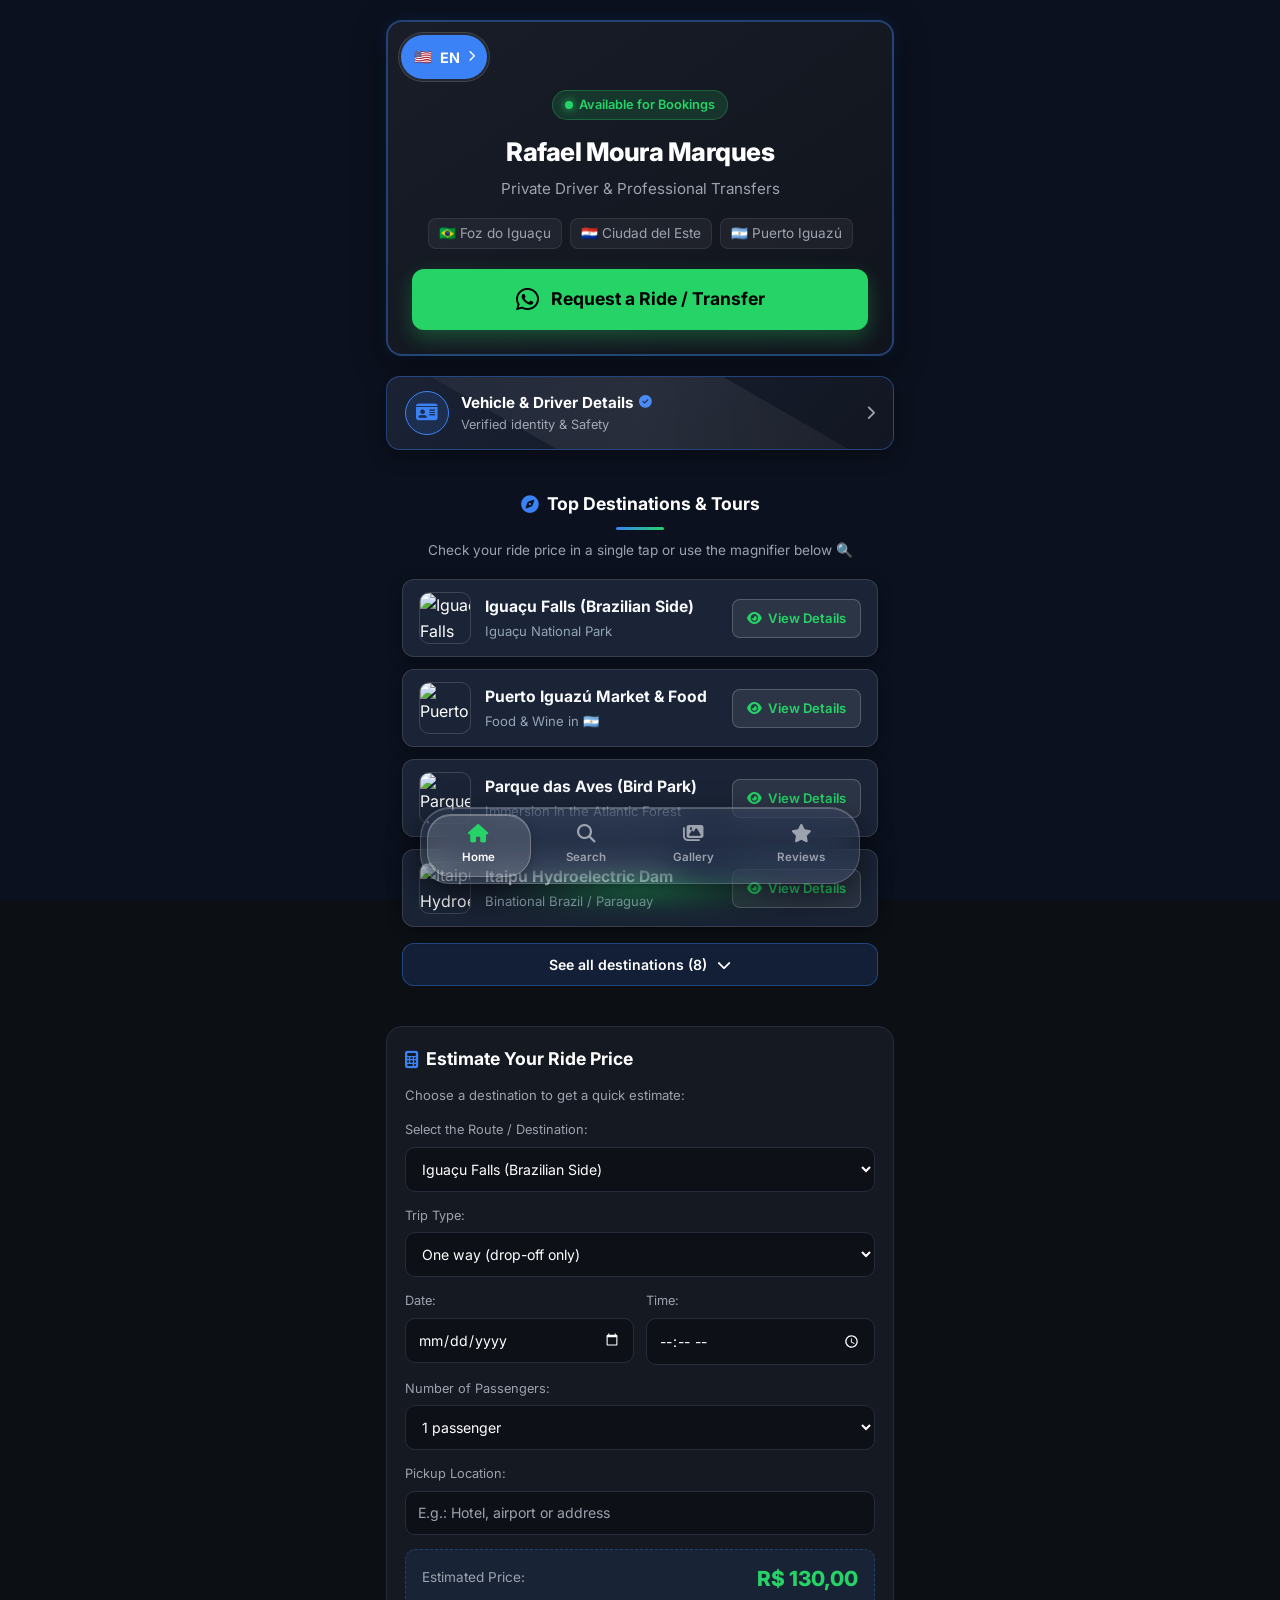
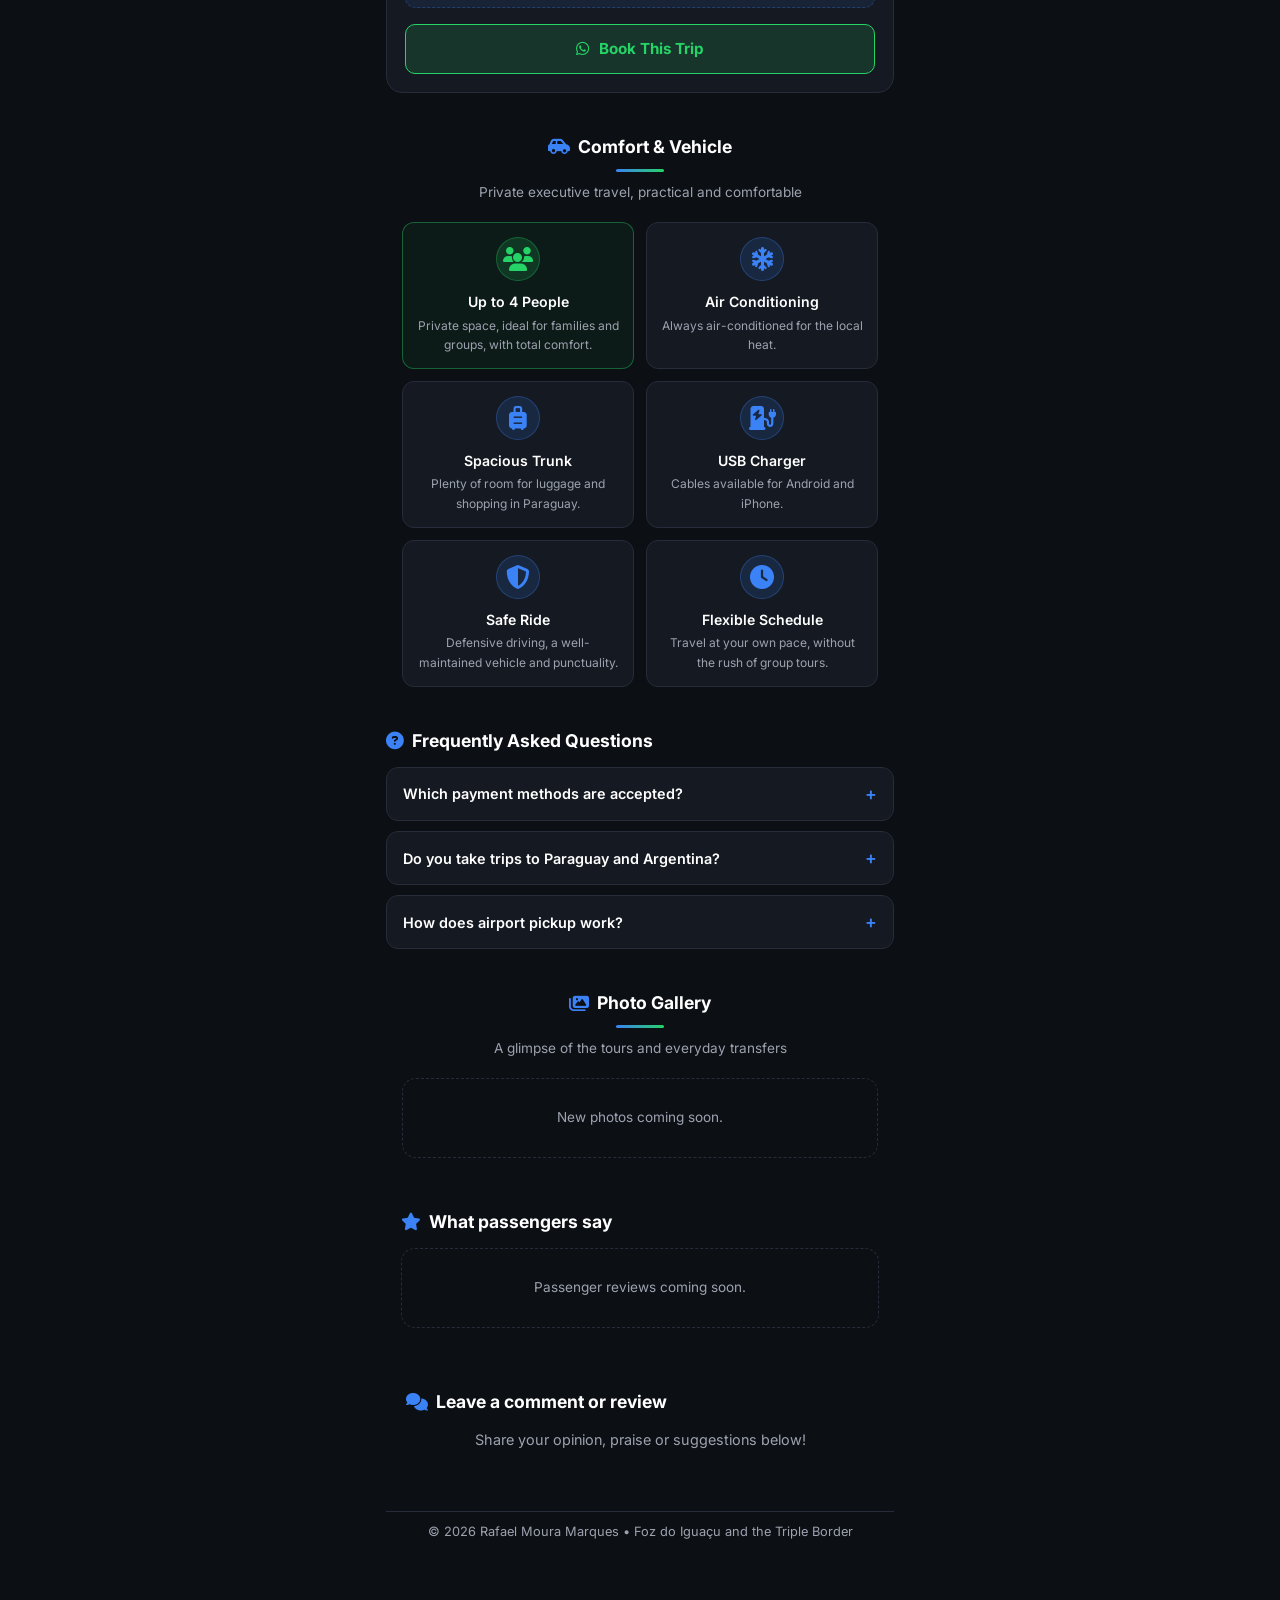
==== index.html @ edae66b7 "Versão inicial do site com painel admin, fundos animados e blindagem do banco Co-Authored-By: Claude" ====
<!DOCTYPE html>
<html lang="pt-BR">

<head>
  <meta charset="UTF-8">
  <meta name="viewport" content="width=device-width, initial-scale=1.0">

  <!-- ===== POR CLIENTE: edite title, description, canonical e as linhas og: (nome, URL, imagem) ===== -->
  <title>Rafael Moura Marques - Motorista Particular & Transfers</title>

  <meta name="description" content="Transfers e passeios privativos em Foz do Iguaçu: aeroporto, Cataratas, Itaipu, Ciudad del Este e Puerto Iguazú. Simule o valor e agende pelo WhatsApp.">
  <link rel="canonical" href="https://rafael-transporte-foz.netlify.app/">

  <!-- Prévia ao compartilhar (WhatsApp, Facebook, etc.) -->
  <meta property="og:type" content="website">
  <meta property="og:locale" content="pt_BR">
  <meta property="og:url" content="https://rafael-transporte-foz.netlify.app/">
  <meta property="og:title" content="Rafael Moura Marques - Transfer em Foz do Iguaçu">
  <meta property="og:description" content="Motorista particular para aeroporto, Cataratas, Itaipu, Paraguai e Argentina. Simule o valor e agende pelo WhatsApp.">
  <meta property="og:image" content="https://rafael-transporte-foz.netlify.app/fotos/cataratas.jpeg">
  <meta property="og:image:alt" content="Cataratas do Iguaçu">
  <meta name="twitter:card" content="summary_large_image">

  <!-- App instalável (PWA): POR CLIENTE, ajuste o nome em manifest.webmanifest e apple-mobile-web-app-title -->
  <meta name="theme-color" content="#0c0f14">
  <link rel="manifest" href="manifest.webmanifest">
  <link rel="apple-touch-icon" href="icones/site-apple-180.png">
  <meta name="apple-mobile-web-app-capable" content="yes">
  <meta name="mobile-web-app-capable" content="yes">
  <meta name="apple-mobile-web-app-status-bar-style" content="black-translucent">
  <meta name="apple-mobile-web-app-title" content="Transfers">

  <!-- Fontes e ícones -->
  <link rel="preconnect" href="https://fonts.googleapis.com">
  <link rel="preconnect" href="https://fonts.gstatic.com" crossorigin>

  <link
    href="https://fonts.googleapis.com/css2?family=Inter:wght@300;400;500;600;700;800&display=swap"
    rel="stylesheet"
  >

  <link
    rel="stylesheet"
    href="https://cdnjs.cloudflare.com/ajax/libs/font-awesome/6.4.0/css/all.min.css"
  >

  <!-- CSS -->
  <link rel="stylesheet" href="css.css">
  <link rel="stylesheet" href="fundos.css">

  <!-- SweetAlert2 -->
  <script src="https://cdn.jsdelivr.net/npm/sweetalert2@11"></script>
</head>

<body>

  <!-- Fundo da página: "particles-js" é o efeito de partículas; "fundoAnimado" recebe os outros estilos (escolhidos no painel) -->
  <div id="particles-js"></div>
  <div id="fundoAnimado" class="fundo" aria-hidden="true" style="display: none;"></div>

  <!-- Aviso do topo (controlado pelo painel admin) -->
  <div id="avisoTopo" class="aviso-topo" style="display: none;" role="status">
    <i class="fa-solid fa-bullhorn"></i>
    <span id="avisoTopoTexto"></span>
  </div>

  <!-- Cabeçalho principal -->
  <header class="header-card" id="inicio">

    <div class="idioma-seletor" id="idiomaSeletor">
      <button type="button" class="idioma-atual" id="idiomaAtual" aria-expanded="false" aria-controls="idiomaOpcoes" aria-label="Idioma">
        <span class="idioma-bandeira" aria-hidden="true">🇧🇷</span>
        <span class="idioma-codigo">PT</span>
        <i class="fa-solid fa-chevron-right idioma-seta" aria-hidden="true"></i>
      </button>
      <div class="idioma-opcoes" id="idiomaOpcoes" role="group" aria-label="Idioma"></div>
    </div>

    <div class="badge-status" id="badgeStatus">
      <span class="dot"></span>
      <span id="badgeStatusTexto">Disponível para Agendamentos</span>
    </div>

    <h1 class="driver-name" id="driverName">Motorista Particular</h1>

    <p class="driver-subtitle" id="driverSubtitle">
      Transfers e passeios
    </p>

    <div class="flags-pills">
      <span>🇧🇷 Foz do Iguaçu</span>
      <span>🇵🇾 Ciudad del Este</span>
      <span>🇦🇷 Puerto Iguazú</span>
    </div>

    <a
      id="btnWhatsappTopo"
      href="#"
      class="btn-whatsapp"
      target="_blank"
      rel="noopener noreferrer"
    >
      <i class="fa-brands fa-whatsapp fa-xl"></i>
      Solicitar Corrida / Transfer
    </a>

  </header>

  <!-- Identificação do motorista -->
  <div class="btn-driver-info" onclick="abrirModal()">

    <div class="driver-info-left">

      <div class="avatar-icon">
        <i class="fa-solid fa-id-card"></i>
      </div>

      <div class="driver-info-text">

        <div class="driver-info-title">
          Dados do Veículo e Motorista
          <i class="fa-solid fa-circle-check"></i>
        </div>

        <div class="driver-info-sub">
          Identificação verificada & Segurança
        </div>

      </div>

    </div>

    <i
      class="fa-solid fa-chevron-right"
      style="color: var(--text-muted); font-size: 0.9rem;"
    ></i>

  </div>

  <!-- Destinos e passeios -->
  <section class="compact-destinations-section">

    <div class="section-header">

      <h2 class="section-title">
        <i class="fa-solid fa-compass title-icon"></i>
        Principais Destinos & Passeios
      </h2>

      <div class="title-divider"></div>

      <p class="section-subtitle">
        Consulte o valor do seu transporte em apenas um clique ou use a lupa abaixo 🔍
      </p>

    </div>

    <div class="compact-list" id="listaDestinosPrincipal">
      <!-- Preenchido dinamicamente via JS -->
    </div>

  </section>

  <!-- Calculadora de tarifas -->
  <section class="calculator-card" id="calculadora">

    <h2 class="section-title">
      <i class="fa-solid fa-calculator"></i>
      Simular Valor da Corrida
    </h2>

    <p class="section-desc">
      Selecione o destino para calcular uma estimativa rápida:
    </p>

    <div class="form-group">

      <label for="routeSelect">
        Selecione o Trajeto / Destino:
      </label>

<select id="routeSelect" onchange="verificarDestino()">
  <option value="100">Aeroporto (IGU) ↔ Hotel / Centro</option>
  <option value="180">Compras em Ciudad del Este (Paraguai)</option>
  <option value="130">Cataratas do Iguaçu (Lado Brasileiro)</option>
  <option value="120">Parque das Aves</option>
  <option value="95">Usina Hidrelétrica de Itaipu</option>
  <option value="95">Templo Budista Chen Yen</option>
  <option value="90">Marco das Três Fronteiras</option>
  <option value="80">Complexo Dreamland (Museu de Cera)</option>
  <option value="175">Feirinha de Puerto Iguazú &amp; Gastronomia</option>
</select>

    </div>

    <!-- Aviso de viagens internacionais -->
    <div
      id="alertaInternacional"
      class="alerta-fronteira"
      style="display: none;"
    >

      <div class="alerta-conteudo">

        <i class="fa-solid fa-triangle-exclamation"></i>

        <div>

          <strong>
            Aviso de Tolerância e Horário na Fronteira:
          </strong>

          <p>
            Para viagens com destino ao Paraguai ou Argentina, caso haja
            descumprimento do horário de retorno agendado sem aviso prévio,
            será cobrada uma taxa de
            <strong>R$ 50,00 por hora adicional de espera</strong>
          </p>

        </div>

      </div>

    </div>

    <div class="form-group">

      <label for="tripType">
        Tipo de Viagem:
      </label>

      <select id="tripType">
        <option value="1">Apenas Ida (Leve até o local)</option>
        <option value="2">Ida e Volta (Com Desconto - Fico aguardando o retorno)</option>
      </select>

    </div>

    <!-- Dados do agendamento (enviados na mensagem do WhatsApp) -->
    <div class="form-row">

      <div class="form-group">

        <label for="tripDate">
          Data:
        </label>

        <input type="date" id="tripDate">

      </div>

      <div class="form-group">

        <label for="tripTime">
          Horário:
        </label>

        <input type="time" id="tripTime">

      </div>

    </div>

    <div class="form-group">

      <label for="passengers">
        Número de Passageiros:
      </label>

      <select id="passengers">
        <option value="1">1 passageiro</option>
        <option value="2">2 passageiros</option>
        <option value="3">3 passageiros</option>
        <option value="4">4 passageiros</option>
      </select>

    </div>

    <div class="form-group">

      <label for="pickupLocation">
        Local de Embarque:
      </label>

      <input
        type="text"
        id="pickupLocation"
        placeholder="Ex.: Hotel, aeroporto ou endereço"
        autocomplete="off"
      >

    </div>

    <div id="avisoAgenda" class="aviso-agenda" style="display: none;" role="alert"></div>

    <div class="price-display">

      <span>Valor Estimado:</span>

      <h3 id="estimatedPrice">R$ 80,00</h3>

    </div>

    <a
      id="btnSendQuote"
      href="#"
      class="btn-secondary-whatsapp"
      target="_blank"
      rel="noopener noreferrer"
    >
      <i class="fa-brands fa-whatsapp"></i>
      Agendar este Trajeto
    </a>

  </section>

  <!-- Conforto e veículo -->
  <section class="comfort-vehicle-section">

    <div class="section-header">

      <h2 class="section-title">
        <i class="fa-solid fa-car-side title-icon"></i>
        Conforto & Veículo
      </h2>

      <div class="title-divider"></div>

      <p class="section-subtitle">
        Viagem executiva privativa com total praticidade e comodidade
      </p>

    </div>

    <div class="features-grid">

      <div class="feature-card highlight-card">

        <div class="card-icon-wrapper">
          <i class="fa-solid fa-users"></i>
        </div>

        <h4 id="capacidadeTitulo">Até 4 Pessoas</h4>

        <p>
          Espaço privativo ideal para famílias e grupos com total conforto.
        </p>

      </div>

      <div class="feature-card">

        <div class="card-icon-wrapper">
          <i class="fa-solid fa-snowflake"></i>
        </div>

        <h4>Ar-Condicionado</h4>

        <p>
          Ambiente sempre climatizado para o calor da região.
        </p>

      </div>

      <div class="feature-card">

        <div class="card-icon-wrapper">
          <i class="fa-solid fa-suitcase-rolling"></i>
        </div>

        <h4>Porta-Malas Amplo</h4>

        <p>
          Espaço perfeito para bagagens e compras no PY.
        </p>

      </div>

      <div class="feature-card">

        <div class="card-icon-wrapper">
          <i class="fa-solid fa-charging-station"></i>
        </div>

        <h4>Carregador USB</h4>

        <p>
          Cabos disponíveis para Android e iPhone.
        </p>

      </div>

      <div class="feature-card">

        <div class="card-icon-wrapper">
          <i class="fa-solid fa-shield-halved"></i>
        </div>

        <h4>Viagem Segura</h4>

        <p>
          Direção defensiva, veículo revisado e pontualidade.
        </p>

      </div>

      <div class="feature-card">

        <div class="card-icon-wrapper">
          <i class="fa-solid fa-clock"></i>
        </div>

        <h4>Horários Flexíveis</h4>

        <p>
          Embarque no seu ritmo e sem a pressa das excursões.
        </p>

      </div>

    </div>

  </section>

  <!-- Perguntas frequentes -->
  <section>

    <h2 class="section-title">
      <i class="fa-solid fa-circle-question"></i>
      Perguntas Frequentes
    </h2>

    <div class="faq-container" id="faqLista">

      <details>
        <summary>
          Quais formas de pagamento são aceitas?
        </summary>

        <p>
          Aceito Pix e cartões de débito/crédito com praticidade no momento
          do atendimento.
        </p>
      </details>

      <details>
        <summary>
          Atende viagens para Paraguai e Argentina?
        </summary>

        <p>
          Sim! Faço o transporte para compras em CDE e passeios na Feirinha
          de Puerto Iguazú.
        </p>
      </details>

      <details>
        <summary>
          Como funciona a espera no aeroporto?
        </summary>

        <p>
          Acompanho o status do seu voo para garantir recepção sem atrasos
          no desembarque.
        </p>
      </details>

    </div>

  </section>

  <!-- Galeria de fotos -->
  <section class="gallery-section" id="galeria">

    <div class="section-header">

      <h2 class="section-title">
        <i class="fa-solid fa-images title-icon"></i>
        Galeria de Fotos
      </h2>

      <div class="title-divider"></div>

      <p class="section-subtitle">
        Um pouco dos passeios e do dia a dia dos transfers
      </p>

    </div>

    <div class="gallery-grid" id="galleryGrid"></div>

    <!-- Botão Carregar Mais -->
    <div style="text-align: center; margin-top: 25px;">
      <button id="btnCarregarMais" class="btn-whatsapp" style="display: none; margin: 0 auto; width: auto; padding: 12px 24px;" onclick="carregarMaisFotos()">
        <i class="fa-solid fa-plus"></i> Ver mais fotos
      </button>
    </div>

  </section>

  <!-- Avaliações (editáveis no painel: aba Conteúdo) -->
  <section id="avaliacoes" style="margin: 50px auto; max-width: 1200px; padding: 0 15px;">

    <h2 class="section-title">
      <i class="fa-solid fa-star"></i>
      O que dizem os passageiros
    </h2>

    <div class="testimonials-container" id="depoimentosLista"></div>

  </section>

  <!-- Comentários e avaliações do Disqus (só aparece se houver disqusShortname no site-config.js) -->
  <section id="secaoComentarios" style="display: none; margin: 60px auto; max-width: 900px; padding: 0 20px;">

    <h2 class="section-title">
      <i class="fa-solid fa-comments"></i>
      Deixe seu comentário ou avaliação
    </h2>

    <p
      style="color: var(--text-muted); font-size: 0.9rem; margin-bottom: 20px; text-align: center;"
    >
      Deixe sua opinião, elogio ou sugestão abaixo!
    </p>

    <div id="disqus_thread"></div>

  </section>

  <!-- Rodapé -->
  <footer>

    <p id="footerCopy" style="touch-action: manipulation; -webkit-user-select: none; user-select: none;">
      ©
    </p>

  </footer>

  <!-- Barra de navegação de vidro (Inferior) -->
  <nav class="glass-nav" id="glassNav" aria-label="Navegação principal">

    <a href="#inicio" class="nav-item active" data-target="inicio">
      <i class="fa-solid fa-house"></i>
      <span>Início</span>
    </a>

    <a href="javascript:void(0)" class="nav-item" onclick="abrirModalBusca()">
      <i class="fa-solid fa-magnifying-glass"></i>
      <span>Buscar</span>
    </a>

    <a href="#galeria" class="nav-item" data-target="galeria">
      <i class="fa-solid fa-images"></i>
      <span>Galeria</span>
    </a>

    <a href="#avaliacoes" class="nav-item" data-target="avaliacoes">
      <i class="fa-solid fa-star"></i>
      <span>Avaliações</span>
    </a>

  </nav>

  <!-- Modal da Lupa / Pesquisa de Pontos Turísticos -->
  <div id="searchModalOverlay" class="search-modal-overlay">
    <div class="search-modal-container">
      <div class="search-modal-header">
        <h3><i class="fa-solid fa-magnifying-glass"></i> Buscar Ponto Turístico</h3>
        <button class="search-modal-close" onclick="fecharModalBusca()">&times;</button>
      </div>
      <div class="search-input-wrapper">
        <input type="text" id="searchInput" placeholder="Digite (ex: Cataratas, Templo, Itaipu)..." oninput="filtrarPontosTuristicos()">
      </div>
      <div class="search-results-list" id="searchResultsList">
        <!-- Lista gerada via JS -->
      </div>
    </div>
  </div>

  <!-- Modal Detalhado do Ponto Turístico Selecionado -->
  <div id="touristDetailModal" class="tourist-detail-modal">
    <div class="tourist-detail-content" id="touristDetailContent">
      <!-- Injetado dinamicamente via JS -->
    </div>
  </div>

  <!-- Modal para ampliar fotos -->
  <div
    id="photoModal"
    class="photo-modal"
    onclick="fecharFoto()"
  >

    <span class="photo-close">&times;</span>

    <img
      id="photoModalImage"
      src=""
      alt="Foto ampliada"
      onclick="event.stopPropagation()"
    >

  </div>

  <!-- Scripts -->
  <script src="https://cdn.jsdelivr.net/npm/particles.js@2.0.0/particles.min.js"></script>

  <!-- Biblioteca do Supabase (ESTAVA FALTANDO: sem ela o site nunca lia os destinos/avisos da nuvem) -->
  <script src="https://cdn.jsdelivr.net/npm/@supabase/supabase-js@2"></script>
  <script src="site-config.js"></script>
  <script src="supabase-config.js"></script>
  <script src="fundos.js"></script>
  <script src="i18n.js"></script>
  <script src="js.js"></script>
  <script>
    if ('serviceWorker' in navigator) {
      window.addEventListener('load', () => navigator.serviceWorker.register('sw.js').catch(() => {}));
    }
  </script>


</body>

</html>
---- css.css ----
/* ==========================================================================
   01. FUNDO DE PARTÍCULAS
   ========================================================================== */
#particles-js {
  position: fixed;
  width: 100%;
  height: 100%;
  top: 0;
  left: 0;
  z-index: -1;
  background-color: #0b111e;
}


/* ==========================================================================
   02. VARIÁVEIS (:root)
   ========================================================================== */
:root {
  --bg-main: #0c0f14;
  --bg-card: #151921;
  --bg-card-hover: #1c222d;
  --accent-green: #25d366;
  --accent-green-hover: #1eae53;
  --accent-blue: #3b82f6;
  --accent-gold: #f59e0b;
  --text-white: #ffffff;
  --text-muted: #9ca3af;
  --border-color: #262c3a;
  --radius: 16px;
}


/* ==========================================================================
   03. RESET E BASE
   ========================================================================== */
* {
  box-sizing: border-box;
  margin: 0;
  padding: 0;
  font-family: 'Inter', -apple-system, BlinkMacSystemFont, sans-serif;
}

body {
  background-color: var(--bg-main);
  color: var(--text-white);
  line-height: 1.6;
  padding: 20px 16px 40px 16px;
  max-width: 540px;
  margin: 0 auto;
}

/* Ativa o efeito de rolagem suave em toda a página */
html {
  scroll-behavior: smooth;
}


/* ==========================================================================
   04. HEADER (CARD DO MOTORISTA) - com a borda destacada
   ========================================================================== */
.header-card {
  background: linear-gradient(145deg, #181d28, #11141c);
  border: 2px solid rgba(59, 130, 246, 0.4);
  border-radius: var(--radius);
  padding: 24px;
  text-align: center;
  margin-bottom: 20px;
  box-shadow: 0 10px 30px rgba(0, 0, 0, 0.5),
              0 0 15px rgba(59, 130, 246, 0.15);
}

.badge-status {
  display: inline-flex;
  align-items: center;
  gap: 6px;
  background-color: rgba(37, 211, 102, 0.15);
  color: var(--accent-green);
  padding: 4px 12px;
  border-radius: 20px;
  font-size: 0.8rem;
  font-weight: 600;
  margin-bottom: 12px;
  border: 1px solid rgba(37, 211, 102, 0.3);
}

.badge-status .dot {
  width: 8px;
  height: 8px;
  background-color: var(--accent-green);
  border-radius: 50%;
  box-shadow: 0 0 8px var(--accent-green);
}

.driver-name {
  font-size: 1.6rem;
  font-weight: 800;
  letter-spacing: -0.5px;
  margin-bottom: 4px;
}

.driver-subtitle {
  color: var(--text-muted);
  font-size: 0.95rem;
  margin-bottom: 16px;
}

.flags-pills {
  display: flex;
  justify-content: center;
  gap: 8px;
  font-size: 0.85rem;
  color: var(--text-muted);
  margin-bottom: 20px;
}

.flags-pills span {
  background: rgba(255, 255, 255, 0.05);
  padding: 4px 10px;
  border-radius: 8px;
  border: 1px solid rgba(255, 255, 255, 0.08);
}


/* ==========================================================================
   05. BOTÕES
   ========================================================================== */

/* --- Botão principal do WhatsApp --- */
.btn-whatsapp {
  display: flex;
  align-items: center;
  justify-content: center;
  gap: 12px;
  background-color: var(--accent-green);
  color: #000;
  font-weight: 700;
  font-size: 1.1rem;
  padding: 16px;
  border-radius: 12px;
  text-decoration: none;
  transition: all 0.2s ease;
  box-shadow: 0 8px 20px rgba(37, 211, 102, 0.3);
}

.btn-whatsapp:hover {
  background-color: var(--accent-green-hover);
  transform: translateY(-2px);
}

/* --- Botão secundário do WhatsApp --- */
.btn-secondary-whatsapp {
  display: flex;
  align-items: center;
  justify-content: center;
  gap: 10px;
  background-color: rgba(37, 211, 102, 0.15);
  color: var(--accent-green);
  border: 1px solid var(--accent-green);
  font-weight: 700;
  font-size: 0.95rem;
  padding: 12px;
  border-radius: 10px;
  text-decoration: none;
  transition: all 0.2s ease;
}

.btn-secondary-whatsapp:hover {
  background-color: var(--accent-green);
  color: #000;
}

/* --- Botão VIP Motorista com efeito Shimmer --- */
.btn-driver-info {
  position: relative;
  overflow: hidden;
  display: flex;
  align-items: center;
  justify-content: space-between;
  background: linear-gradient(135deg, #1a2234 0%, #121622 100%);
  border: 1px solid rgba(59, 130, 246, 0.4);
  border-radius: 14px;
  padding: 14px 18px;
  margin-bottom: 24px;
  cursor: pointer;
  box-shadow: 0 6px 20px rgba(0, 0, 0, 0.3);
  transition: all 0.3s ease;
}

.btn-driver-info:hover {
  border-color: var(--accent-blue);
  transform: translateY(-2px);
}

.btn-driver-info::after {
  content: '';
  position: absolute;
  top: -50%;
  left: -50%;
  width: 200%;
  height: 200%;
  background: linear-gradient(
    60deg,
    transparent,
    rgba(255, 255, 255, 0.08),
    transparent
  );
  transform: rotate(30deg);
  animation: shimmer 4s infinite;
}

@keyframes shimmer {
  0% {
    transform: translateX(-100%) rotate(30deg);
  }

  20% {
    transform: translateX(100%) rotate(30deg);
  }

  100% {
    transform: translateX(100%) rotate(30deg);
  }
}

.driver-info-left {
  display: flex;
  align-items: center;
  gap: 12px;
}

.avatar-icon {
  width: 44px;
  height: 44px;
  background-color: rgba(59, 130, 246, 0.15);
  border: 1px solid var(--accent-blue);
  color: var(--accent-blue);
  border-radius: 50%;
  display: flex;
  align-items: center;
  justify-content: center;
  font-size: 1.2rem;
}

.driver-info-title {
  font-size: 0.95rem;
  font-weight: 700;
  color: var(--text-white);
  display: flex;
  align-items: center;
  gap: 6px;
}

.driver-info-title i {
  color: var(--accent-blue);
  font-size: 0.8rem;
}

.driver-info-sub {
  font-size: 0.8rem;
  color: var(--text-muted);
}


/* ==========================================================================
   06. TÍTULOS DE SEÇÃO
   ========================================================================== */
.section-title {
  font-size: 1.1rem;
  font-weight: 700;
  margin-bottom: 12px;
  display: flex;
  align-items: center;
  gap: 8px;
}

.section-title i {
  color: var(--accent-blue);
}

.section-desc {
  font-size: 0.82rem;
  color: var(--text-muted);
  margin-bottom: 14px;
}


/* ==========================================================================
   07. CALCULADORA DE TARIFAS
   ========================================================================== */

/* Ajusta o ponto onde a tela para ao clicar no botão, evitando que fique colado ou coberto */
#calculadora {
  scroll-margin-top: 30px;
}

.calculator-card {
  background-color: var(--bg-card);
  border: 1px solid var(--border-color);
  border-radius: var(--radius);
  padding: 18px;
  margin-bottom: 28px;
}

.form-group {
  margin-bottom: 14px;
}

.form-group label {
  display: block;
  font-size: 0.8rem;
  color: var(--text-muted);
  margin-bottom: 6px;
}

.form-group select {
  width: 100%;
  padding: 12px;
  background-color: #0d1017;
  border: 1px solid var(--border-color);
  border-radius: 10px;
  color: var(--text-white);
  font-size: 0.88rem;
  outline: none;
}

.form-group select:focus {
  border-color: var(--accent-blue);
}

/* Campos de data, horário e local de embarque */
.form-group input {
  width: 100%;
  padding: 12px;
  background-color: #0d1017;
  border: 1px solid var(--border-color);
  border-radius: 10px;
  color: var(--text-white);
  font-size: 0.88rem;
  outline: none;
  color-scheme: dark;
  min-width: 0;
  max-width: 100%;
  min-height: 44px;
  display: block;
  -webkit-appearance: none;
  appearance: none;
  text-align: left;
}

/* iPhone: impede que data/horário estourem a largura da coluna */
.form-group input[type="date"],
.form-group input[type="time"] {
  -webkit-min-logical-width: calc(100% - 16px);
}

.form-group input::-webkit-date-and-time-value {
  text-align: left;
  min-height: 1.2em;
}

.form-group input::placeholder {
  color: var(--text-muted);
}

.form-group input:focus {
  border-color: var(--accent-blue);
}

.form-row {
  display: grid;
  grid-template-columns: minmax(0, 1fr) minmax(0, 1fr);
  gap: 12px;
}

.price-display {
  display: flex;
  justify-content: space-between;
  align-items: center;
  background: rgba(59, 130, 246, 0.1);
  border: 1px dashed rgba(59, 130, 246, 0.3);
  border-radius: 10px;
  padding: 12px 16px;
  margin-bottom: 16px;
}

.price-display span {
  font-size: 0.85rem;
  color: var(--text-muted);
}

.price-display h3 {
  font-size: 1.3rem;
  color: var(--accent-green);
  font-weight: 800;
}


/* ==========================================================================
   08. GRID DE TARIFAS FIXAS
   ========================================================================== */
.pricing-grid {
  display: flex;
  flex-direction: column;
  gap: 12px;
  margin-bottom: 28px;
}

.price-card {
  background-color: var(--bg-card);
  border: 1px solid var(--border-color);
  border-radius: 12px;
  padding: 14px 16px;
}

.price-header {
  display: flex;
  justify-content: space-between;
  align-items: center;
  margin-bottom: 6px;
}

.price-header h4 {
  font-size: 0.95rem;
  font-weight: 700;
}

.price-tag {
  background-color: rgba(59, 130, 246, 0.15);
  color: var(--accent-blue);
  border: 1px solid rgba(59, 130, 246, 0.3);
  padding: 2px 10px;
  border-radius: 8px;
  font-weight: 700;
  font-size: 0.85rem;
}

.price-card p {
  font-size: 0.8rem;
  color: var(--text-muted);
}


/* ==========================================================================
   09. DIFERENCIAIS DO VEÍCULO
   ========================================================================== */
.features-grid {
  display: grid;
  grid-template-columns: repeat(2, 1fr);
  gap: 12px;
  margin-bottom: 28px;
}

.feature-card {
  background-color: var(--bg-card);
  border: 1px solid var(--border-color);
  border-radius: 12px;
  padding: 14px;
  text-align: center;
}

.feature-card i {
  font-size: 1.5rem;
  color: var(--accent-blue);
  margin-bottom: 8px;
}

.feature-card h4 {
  font-size: 0.88rem;
  font-weight: 600;
  margin-bottom: 2px;
}

.feature-card p {
  font-size: 0.75rem;
  color: var(--text-muted);
}

/* --- Acabamento da seção "Conforto & Veículo" --- */
.comfort-vehicle-section {
  margin: 40px auto;
  padding: 0 16px;
}

.section-header {
  text-align: center;
  margin-bottom: 18px;
}

.section-header .section-title {
  justify-content: center;
  margin-bottom: 8px;
}

.title-divider {
  width: 48px;
  height: 3px;
  margin: 0 auto 10px;
  border-radius: 2px;
  background: linear-gradient(90deg, var(--accent-blue), var(--accent-green));
}

.section-subtitle {
  font-size: 0.85rem;
  color: var(--text-muted);
}

.card-icon-wrapper {
  width: 44px;
  height: 44px;
  margin: 0 auto 10px;
  display: flex;
  align-items: center;
  justify-content: center;
  border-radius: 50%;
  background: rgba(59, 130, 246, 0.15);
  border: 1px solid rgba(59, 130, 246, 0.3);
}

.card-icon-wrapper i {
  margin-bottom: 0;
}

.highlight-card {
  border-color: rgba(37, 211, 102, 0.4);
  background: rgba(37, 211, 102, 0.06);
}

.highlight-card .card-icon-wrapper {
  background: rgba(37, 211, 102, 0.15);
  border-color: rgba(37, 211, 102, 0.3);
}

.highlight-card .card-icon-wrapper i {
  color: var(--accent-green);
}


/* ==========================================================================
   10. BANNER DE RESERVA ANTECIPADA
   ========================================================================== */
.banner-booking {
  background: linear-gradient(
    135deg,
    rgba(245, 158, 11, 0.15),
    rgba(0, 0, 0, 0.2)
  );
  border: 1px solid rgba(245, 158, 11, 0.3);
  border-radius: 12px;
  padding: 16px;
  text-align: center;
  margin-bottom: 28px;
}

.banner-booking i {
  color: var(--accent-gold);
  font-size: 1.4rem;
  margin-bottom: 6px;
}

.banner-booking h4 {
  font-size: 0.95rem;
  color: var(--accent-gold);
  margin-bottom: 4px;
}

.banner-booking p {
  font-size: 0.8rem;
  color: var(--text-muted);
}


/* ==========================================================================
   11. CAPACIDADE DO VEÍCULO (DARK MODE)
   ========================================================================== */
.vehicle-capacity-section {
  max-width: 1100px;
  margin: 30px auto;
  padding: 0 20px;
}

.capacity-card {
  background: linear-gradient(135deg, rgba(30, 41, 59, 0.9), rgba(15, 23, 42, 0.95));
  border: 1px solid rgba(212, 175, 55, 0.25); /* Borda dourada discreta */
  border-radius: 16px;
  padding: 24px;
  display: flex;
  align-items: center;
  gap: 20px;
  color: #fff;
  box-shadow: 0 10px 25px rgba(0, 0, 0, 0.4);
  backdrop-filter: blur(8px);
}

.capacity-icon {
  background: rgba(37, 211, 102, 0.15);
  width: 60px;
  height: 60px;
  border-radius: 50%;
  display: flex;
  align-items: center;
  justify-content: center;
  font-size: 1.8rem;
  color: #25d366;
  flex-shrink: 0;
  border: 1px solid rgba(37, 211, 102, 0.3);
}

.capacity-info h3 {
  font-size: 1.2rem;
  margin-bottom: 6px;
  color: #f8fafc;
}

.capacity-info p {
  font-size: 0.95rem;
  color: #cbd5e1;
  line-height: 1.5;
}

/* Responsivo para celular */
@media (max-width: 600px) {
  .capacity-card {
    flex-direction: column;
    text-align: center;
  }
}


/* ==========================================================================
   12. LISTA COMPACTA DE DESTINOS (DARK MODE)
   ========================================================================== */
.compact-destinations-section {
  max-width: 900px;
  margin: 40px auto;
  padding: 0 16px;
}

.compact-list {
  display: flex;
  flex-direction: column;
  gap: 12px;
}

.compact-card {
  background: rgba(30, 41, 59, 0.85); /* Fundo escuro */
  border: 1px solid rgba(255, 255, 255, 0.12);
  border-radius: 12px;
  padding: 12px 16px;
  display: flex;
  align-items: center;
  gap: 14px;
  box-shadow: 0 4px 15px rgba(0, 0, 0, 0.3);
  backdrop-filter: blur(8px);
  transition: all 0.25s ease;
}

.compact-card:hover {
  background: rgba(30, 41, 59, 0.98);
  border-color: rgba(212, 175, 55, 0.5); /* Borda destaca em dourado ao passar o mouse */
  transform: translateY(-2px);
}

.thumb-wrapper {
  width: 52px;
  height: 52px;
  border-radius: 10px;
  overflow: hidden;
  flex-shrink: 0;
  border: 1px solid rgba(255, 255, 255, 0.15);
}

.thumb-wrapper img {
  width: 100%;
  height: 100%;
  object-fit: cover;
}

.compact-info {
  flex-grow: 1;
  min-width: 0;
}

.compact-header {
  display: flex;
  align-items: center;
  gap: 8px;
  margin-bottom: 2px;
}

.compact-header h3 {
  font-size: 0.98rem;
  font-weight: 700;
  color: #f8fafc; /* Texto do título em branco */
  margin: 0;
  white-space: nowrap;
  overflow: hidden;
  text-overflow: ellipsis;
}

.compact-badge {
  background: rgba(212, 175, 55, 0.15);
  color: #eab308; /* Tag em tom de ouro */
  border: 1px solid rgba(234, 179, 8, 0.3);
  font-size: 0.7rem;
  font-weight: 600;
  padding: 2px 8px;
  border-radius: 12px;
  white-space: nowrap;
}

.compact-info p {
  font-size: 0.82rem;
  color: #94a3b8; /* Descrição em cinza claro */
  margin: 0;
  white-space: nowrap;
  overflow: hidden;
  text-overflow: ellipsis;
}

.compact-btn {
  background: rgba(255, 255, 255, 0.08);
  color: #25d366; 
  border: 1px solid rgba(255, 255, 255, 0.2);
  padding: 8px 14px;
  border-radius: 8px;
  text-decoration: none;
  font-size: 0.82rem;
  font-weight: 600;
  display: flex;
  align-items: center;
  gap: 6px;
  white-space: nowrap;
  transition: all 0.2s ease;
  flex-shrink: 0;
}

.compact-btn:hover {
  background: #25d366;
  color: #ffffff;
  border-color: #25d366;
}

/* Otimização para celulares */
@media (max-width: 520px) {
  .compact-card {
    padding: 10px;
    gap: 10px;
  }
  
  .compact-info p {
    display: none;
  }

  .compact-btn span {
    display: none;
  }

  .compact-btn {
    padding: 8px 10px;
  }
}


/* ==========================================================================
   13. FAQ
   ========================================================================== */
.faq-container {
  display: flex;
  flex-direction: column;
  gap: 10px;
  margin-bottom: 28px;
}

details {
  background-color: var(--bg-card);
  border: 1px solid var(--border-color);
  border-radius: 12px;
  padding: 12px 16px;
}

summary {
  font-weight: 600;
  font-size: 0.9rem;
  cursor: pointer;
  list-style: none;
  display: flex;
  justify-content: space-between;
  align-items: center;
}

summary::-webkit-details-marker {
  display: none;
}

summary::after {
  content: '+';
  font-size: 1.1rem;
  color: var(--accent-blue);
}

details[open] summary::after {
  content: '−';
}

details p {
  font-size: 0.82rem;
  color: var(--text-muted);
  margin-top: 10px;
  padding-top: 8px;
  border-top: 1px solid rgba(255, 255, 255, 0.05);
}


/* ==========================================================================
   14. DEPOIMENTOS
   ========================================================================== */
.testimonials-container {
  display: flex;
  flex-direction: column;
  gap: 12px;
  margin-bottom: 28px;
}

.testimonial-card {
  background-color: var(--bg-card);
  border: 1px solid var(--border-color);
  border-radius: 12px;
  padding: 16px;
}

.stars {
  color: var(--accent-gold);
  font-size: 0.8rem;
  margin-bottom: 6px;
}

.testimonial-card p {
  font-size: 0.85rem;
  color: #e2e8f0;
  font-style: italic;
  margin-bottom: 8px;
}

.testimonial-author {
  font-size: 0.78rem;
  font-weight: 600;
  color: var(--text-muted);
}


/* ==========================================================================
   15. RODAPÉ
   ========================================================================== */
footer {
  text-align: center;
  font-size: 0.8rem;
  color: var(--text-muted);
  padding-top: 10px;
  border-top: 1px solid var(--border-color);
}


/* ==========================================================================
   16. MODAL DO MOTORISTA
   ========================================================================== */
.modal-overlay {
  position: fixed;
  top: 0;
  left: 0;
  width: 100%;
  height: 100%;
  background: rgba(0, 0, 0, 0.8);
  backdrop-filter: blur(5px);
  display: none;
  justify-content: center;
  align-items: center;
  z-index: 1000;
  padding: 20px;
}

.modal-overlay.active {
  display: flex;
}

.modal-content {
  background-color: var(--bg-card);
  border: 1px solid var(--border-color);
  border-radius: var(--radius);
  max-width: 440px;
  width: 100%;
  padding: 24px;
  position: relative;
  max-height: 90vh;
  overflow-y: auto;
}

.modal-close {
  position: absolute;
  top: 16px;
  right: 16px;
  background: none;
  border: none;
  color: var(--text-muted);
  font-size: 1.2rem;
  cursor: pointer;
  z-index: 2;
}

.modal-close:hover {
  color: var(--text-white);
}

.modal-header {
  text-align: center;
  margin-bottom: 20px;
}

.modal-header h3 {
  font-size: 1.2rem;
  color: var(--text-white);
}

.modal-photos {
  display: grid;
  grid-template-columns: repeat(2, 1fr);
  gap: 12px;
  margin-bottom: 20px;
}

.photo-card {
  overflow: hidden;
  border-radius: 12px;
  border: 1px solid var(--border-color);
  background: #0d1017;
  text-align: center;
}

.photo-card img {
  display: block;
  width: 100%;
  height: 150px;
  object-fit: cover;
}

.photo-card span {
  display: block;
  padding: 8px;
  font-size: 0.8rem;
  color: var(--text-muted);
}

.info-list {
  display: flex;
  flex-direction: column;
  gap: 12px;
}

.info-item {
  display: flex;
  align-items: center;
  gap: 12px;
  background: rgba(255, 255, 255, 0.03);
  padding: 12px;
  border-radius: 10px;
  border: 1px solid rgba(255, 255, 255, 0.05);
}

.info-item i {
  color: var(--accent-blue);
  font-size: 1.1rem;
  width: 24px;
  text-align: center;
}

.info-item div strong {
  display: block;
  font-size: 0.85rem;
  color: var(--text-white);
}

.info-item div span {
  font-size: 0.8rem;
  color: var(--text-muted);
}

/* Responsivo para telas pequenas */
@media (max-width: 400px) {
  .modal-content {
    padding: 18px;
  }

  .photo-card img {
    height: 125px;
  }

  .flags-pills {
    flex-wrap: wrap;
  }
}


/* ==========================================================================
   17. POP-UP DA FOTO
   ========================================================================== */
.clickable-photo {
  cursor: pointer;
  transition: transform 0.2s ease;
}

.clickable-photo:hover {
  transform: scale(1.03);
}

.photo-modal {
  position: fixed;
  inset: 0;
  background: rgba(0, 0, 0, 0.9);
  backdrop-filter: blur(6px);
  display: none;
  align-items: center;
  justify-content: center;
  padding: 20px;
  z-index: 2000;
  cursor: pointer;
}

.photo-modal.active {
  display: flex;
}

.photo-modal img {
  max-width: 95%;
  max-height: 90vh;
  width: auto;
  height: auto;
  object-fit: contain;
  border-radius: 14px;
  box-shadow: 0 10px 40px rgba(0, 0, 0, 0.6);
}

.photo-close {
  position: absolute;
  top: 20px;
  right: 25px;
  color: white;
  font-size: 2.5rem;
  cursor: pointer;
  z-index: 2001;
}

/* --- Bloco repetido (mantido como no original, pois sobrescreve o anterior) --- */
.clickable-photo {
  cursor: pointer;
}

.photo-modal {
  display: none;
  position: fixed;
  inset: 0;
  z-index: 9999;
  background: rgba(0, 0, 0, 0.9);
  align-items: center;
  justify-content: center;
  padding: 20px;
}

.photo-modal.active {
  display: flex;
}

.photo-modal img {
  max-width: 90%;
  max-height: 85vh;
  width: auto;
  height: auto;
  object-fit: contain;
  border-radius: 14px;
}

.photo-close {
  position: absolute;
  top: 15px;
  right: 25px;
  color: white;
  font-size: 40px;
  cursor: pointer;
  z-index: 10000;
}


/* ==========================================================================
   18. SWEETALERT DO MOTORISTA E ANIMAÇÕES
   ========================================================================== */
.driver-swal-popup {
  border: 1px solid #262c3a;
  border-radius: 16px;
}

.driver-swal-popup .modal-photos {
  display: grid;
  grid-template-columns: repeat(2, 1fr);
  gap: 12px;
  margin-bottom: 20px;
}

.driver-swal-popup .photo-card img {
  width: 100%;
  height: 150px;
  object-fit: cover;
  cursor: zoom-in;
  transition: transform 0.2s ease;
}

.driver-swal-popup .photo-card img:hover {
  transform: scale(1.03);
}

.driver-swal-popup .info-list {
  display: flex;
  flex-direction: column;
  gap: 12px;
  text-align: left;
}

.driver-swal-popup .info-item {
  display: flex;
  align-items: center;
  gap: 12px;
  padding: 12px;
  border-radius: 10px;
  background: rgba(255, 255, 255, 0.03);
  border: 1px solid rgba(255, 255, 255, 0.05);
}

.driver-swal-popup .info-item i {
  color: #3b82f6;
  width: 24px;
  text-align: center;
}

.driver-swal-popup .info-item strong,
.driver-swal-popup .info-item span {
  display: block;
}

.driver-swal-popup .info-item strong {
  font-size: 13px;
}

.driver-swal-popup .info-item span {
  color: #9ca3af;
  font-size: 12px;
}

/* --- Animações de entrada e saída do pop-up --- */
.popup-entrada {
  animation: entradaPopup 0.4s ease-out;
}

.popup-saida {
  animation: saidaPopup 0.25s ease-in forwards;
}

@keyframes entradaPopup {
  from {
    opacity: 0;
    transform: translateY(25px) scale(0.95);
  }
  to {
    opacity: 1;
    transform: translateY(0) scale(1);
  }
}

@keyframes saidaPopup {
  to {
    opacity: 0;
    transform: translateY(10px) scale(0.97);
  }
}


/* ==========================================================================
   19. ALERTA DE FRONTEIRA E TAXA DE ESPERA (AMARELO)
   ========================================================================== */
.alerta-fronteira {
  background: rgba(245, 158, 11, 0.15) !important;
  border: 1px solid #f59e0b !important;
  border-left: 5px solid #f59e0b !important;
  border-radius: 12px;
  padding: 12px 16px;
  margin: 15px 0;
  animation: fadeIn 0.3s ease-in-out;
}

.alerta-conteudo {
  display: flex;
  align-items: flex-start;
  gap: 12px;
}

.alerta-conteudo i {
  color: #f59e0b;
  font-size: 1.3rem;
  margin-top: 2px;
}

.alerta-conteudo strong {
  color: #fef3c7;
  font-size: 0.9rem;
  display: block;
  margin-bottom: 3px;
}

.alerta-conteudo p {
  color: #cbd5e1;
  font-size: 0.83rem;
  line-height: 1.4;
  margin: 0;
}

@keyframes fadeIn {
  from { opacity: 0; transform: translateY(-5px); }
  to { opacity: 1; transform: translateY(0); }
}

/* ==========================================================================
   20. BARRA DE NAVEGAÇÃO DE VIDRO (INFERIOR)
   ========================================================================== */
body {
  padding-bottom: 120px;
}

#inicio,
#calculadora,
#galeria,
#avaliacoes {
  scroll-margin-top: 20px;
}

.glass-nav {
  position: fixed;
  left: 50%;
  bottom: 16px;
  transform: translateX(-50%);
  width: min(calc(100% - 32px), 440px);
  display: flex;
  gap: 4px;
  padding: 6px;
  border-radius: 30px;
  background: rgba(255, 255, 255, 0.07);
  -webkit-backdrop-filter: blur(18px) saturate(160%);
  backdrop-filter: blur(18px) saturate(160%);
  border: 1px solid rgba(255, 255, 255, 0.18);
  box-shadow:
    0 12px 32px rgba(0, 0, 0, 0.55),
    inset 0 1px 0 rgba(255, 255, 255, 0.22);
  z-index: 900;
}

/* Brilho verde suave embaixo da barra */
.glass-nav::after {
  content: '';
  position: absolute;
  left: 15%;
  right: 15%;
  bottom: -26px;
  height: 36px;
  background: radial-gradient(ellipse at center, rgba(37, 211, 102, 0.45), transparent 70%);
  filter: blur(10px);
  z-index: -1;
  pointer-events: none;
}

.nav-item {
  flex: 1;
  display: flex;
  flex-direction: column;
  align-items: center;
  gap: 4px;
  padding: 10px 4px;
  border-radius: 24px;
  border: 1px solid transparent;
  color: var(--text-muted);
  text-decoration: none;
  font-size: 0.72rem;
  font-weight: 600;
  position: relative;
  z-index: 1;
  -webkit-tap-highlight-color: transparent;
  transition: color 0.25s ease;
}

.nav-item i {
  font-size: 1.15rem;
}

.nav-item:hover {
  color: var(--text-white);
}

.nav-item.active {
  color: var(--text-white);
}

.nav-item.active i {
  color: var(--accent-green);
}


/* ==========================================================================
   21. GALERIA DE FOTOS
   ========================================================================== */
.gallery-section {
  margin: 40px auto;
  padding: 0 16px;
}

.gallery-grid {
  display: grid;
  grid-template-columns: repeat(2, minmax(0, 1fr));
  gap: 10px;
}

.gallery-item {
  position: relative;
  overflow: hidden;
  border-radius: 14px;
  border: 1px solid rgba(255, 255, 255, 0.14);
  background: var(--bg-card);
  aspect-ratio: 1 / 1;
  cursor: zoom-in;
  box-shadow: 0 6px 18px rgba(0, 0, 0, 0.35);
}

/* A primeira foto ocupa a largura toda */
.gallery-item:first-child {
  grid-column: span 2;
  aspect-ratio: 16 / 9;
}

.gallery-item img {
  width: 100%;
  height: 100%;
  object-fit: cover;
  display: block;
  transition: transform 0.35s ease;
}

.gallery-item:hover img {
  transform: scale(1.05);
}

.gallery-item figcaption {
  position: absolute;
  left: 0;
  right: 0;
  bottom: 0;
  padding: 22px 12px 10px;
  font-size: 0.78rem;
  font-weight: 600;
  color: #fff;
  background: linear-gradient(to top, rgba(0, 0, 0, 0.75), transparent);
}

.gallery-empty {
  grid-column: span 2;
  text-align: center;
  padding: 28px 12px;
  font-size: 0.85rem;
  color: var(--text-muted);
  border: 1px dashed var(--border-color);
  border-radius: 14px;
}

/* Se sobrar uma foto sozinha na última linha, ela ocupa a largura toda */
.gallery-item:last-child:nth-child(even) {
  grid-column: span 2;
  aspect-ratio: 16 / 9;
}

.gallery-item:last-child:nth-child(even) img {
  object-position: center 28%;
}

/* Estilização do Botão Ver Mais da Galeria */
#containerBtnCarregarMais {
  display: flex;
  justify-content: center;
  align-items: center;
  margin-top: 30px;
  width: 100%;
}

#btnCarregarMais {
  background: rgba(37, 99, 235, 0.15);
  border: 1px solid rgba(56, 189, 248, 0.4);
  color: #ffffff;
  padding: 12px 28px;
  border-radius: 50px;
  font-size: 0.95rem;
  font-weight: 600;
  display: inline-flex;
  align-items: center;
  gap: 10px;
  cursor: pointer;
  backdrop-filter: blur(10px);
  -webkit-backdrop-filter: blur(10px);
  transition: all 0.3s ease;
  box-shadow: 0 4px 15px rgba(0, 0, 0, 0.2);
}

#btnCarregarMais:hover {
  background: rgba(37, 99, 235, 0.35);
  border-color: rgba(56, 189, 248, 0.8);
  transform: translateY(-2px);
  box-shadow: 0 6px 20px rgba(56, 189, 248, 0.25);
}

#btnCarregarMais:active {
  transform: translateY(0);
}

#btnCarregarMais i {
  color: #38bdf8;
  font-size: 0.9rem;
}


/* Pílula de vidro que desliza entre os botões */
.nav-pill {
  position: absolute;
  top: 6px;
  left: 0;
  height: calc(100% - 12px);
  width: 0;
  border-radius: 24px;
  background: rgba(255, 255, 255, 0.14);
  border: 1px solid rgba(255, 255, 255, 0.24);
  box-shadow: inset 0 1px 0 rgba(255, 255, 255, 0.25), 0 4px 12px rgba(0, 0, 0, 0.25);
  opacity: 0;
  pointer-events: none;
  z-index: 0;
}

.nav-pill.pronto {
  opacity: 1;
  transition:
    transform 0.55s cubic-bezier(0.34, 1.45, 0.64, 1),
    width 0.55s cubic-bezier(0.34, 1.45, 0.64, 1);
}

@media (prefers-reduced-motion: reduce) {
  .nav-pill.pronto { transition: none; }
}


/* ==========================================================================
   22. ANIMAÇÕES E REALCES
   ========================================================================== */

/* --- Aparecer ao rolar (só quando o JS está ligado e o movimento é permitido) --- */
@media (scripting: enabled) and (prefers-reduced-motion: no-preference) {
  .reveal {
    opacity: 0;
    transform: translateY(26px);
  }

  .reveal.visivel {
    opacity: 1;
    transform: none;
    transition:
      opacity 0.6s ease var(--d, 0ms),
      transform 0.7s cubic-bezier(0.2, 0.7, 0.2, 1) var(--d, 0ms);
  }
}

/* --- Preço: pulinho quando o valor muda --- */
.preco-pop {
  animation: precoPop 0.45s cubic-bezier(0.34, 1.56, 0.64, 1);
}

@keyframes precoPop {
  0%   { transform: scale(1); }
  40%  { transform: scale(1.12); }
  100% { transform: scale(1); }
}

/* --- FAQ: texto aparece suave e o "+" gira --- */
details[open] p {
  animation: faqFade 0.4s ease;
}

summary::after {
  display: inline-block;
  transition: transform 0.3s ease;
}

details[open] summary::after {
  transform: rotate(180deg);
}

@keyframes faqFade {
  from { opacity: 0; transform: translateY(-6px); }
  to   { opacity: 1; transform: none; }
}

/* --- Galeria: brilho de carregamento + entrada em cascata --- */
.gallery-item img {
  transition: transform 0.35s ease, opacity 0.5s ease;
}

.gallery-item.carregando img {
  opacity: 0;
}

.gallery-item.carregando::before {
  content: '';
  position: absolute;
  inset: 0;
  z-index: 1;
  background: linear-gradient(110deg, #151921 30%, rgba(59, 130, 246, 0.18) 50%, #151921 70%);
  background-size: 200% 100%;
  animation: skeleton 1.3s linear infinite;
}

@keyframes skeleton {
  from { background-position: 200% 0; }
  to   { background-position: -200% 0; }
}

.gallery-item.entrando {
  animation: galeriaEntra 0.55s cubic-bezier(0.2, 0.7, 0.2, 1) both;
  animation-delay: calc(var(--i, 0) * 80ms);
}

@keyframes galeriaEntra {
  from { opacity: 0; transform: translateY(18px) scale(0.97); }
  to   { opacity: 1; transform: none; }
}

/* --- Foto ampliada: fundo suave, zoom e deslize entre fotos --- */
.photo-modal.active {
  animation: modalFundo 0.25s ease;
}

.photo-modal.active img {
  animation: modalZoom 0.35s cubic-bezier(0.2, 0.8, 0.2, 1);
}

.photo-modal img.slide-prox {
  animation: slideProx 0.3s cubic-bezier(0.2, 0.8, 0.2, 1);
}

.photo-modal img.slide-ant {
  animation: slideAnt 0.3s cubic-bezier(0.2, 0.8, 0.2, 1);
}

@keyframes modalFundo { from { opacity: 0; } to { opacity: 1; } }
@keyframes modalZoom  { from { opacity: 0; transform: scale(0.9); } to { opacity: 1; transform: none; } }
@keyframes slideProx  { from { opacity: 0; transform: translateX(40px); } to { opacity: 1; transform: none; } }
@keyframes slideAnt   { from { opacity: 0; transform: translateX(-40px); } to { opacity: 1; transform: none; } }

.photo-nav {
  position: absolute;
  top: 50%;
  transform: translateY(-50%);
  width: 46px;
  height: 46px;
  border-radius: 50%;
  display: none;
  align-items: center;
  justify-content: center;
  color: #fff;
  font-size: 1rem;
  cursor: pointer;
  background: rgba(255, 255, 255, 0.12);
  -webkit-backdrop-filter: blur(10px);
  backdrop-filter: blur(10px);
  border: 1px solid rgba(255, 255, 255, 0.25);
  z-index: 10000;
  -webkit-tap-highlight-color: transparent;
}

.photo-prev { left: 12px; }
.photo-next { right: 12px; }

.photo-nav:active { background: rgba(37, 211, 102, 0.3); }

.photo-counter {
  display: none;
  position: absolute;
  bottom: 22px;
  left: 50%;
  transform: translateX(-50%);
  padding: 6px 14px;
  border-radius: 20px;
  font-size: 0.8rem;
  font-weight: 600;
  color: #fff;
  background: rgba(255, 255, 255, 0.12);
  -webkit-backdrop-filter: blur(10px);
  backdrop-filter: blur(10px);
  border: 1px solid rgba(255, 255, 255, 0.2);
  z-index: 10000;
}

/* --- Pulsos discretos (WhatsApp e ponto verde "Disponível") --- */
@media (prefers-reduced-motion: no-preference) {
  .header-card .btn-whatsapp {
    animation: pulsoWpp 3.4s ease-out infinite;
  }

  .badge-status .dot {
    animation: pulsoDot 2s ease-out infinite;
  }
}

@keyframes pulsoWpp {
  0%   { box-shadow: 0 8px 20px rgba(37, 211, 102, 0.3), 0 0 0 0 rgba(37, 211, 102, 0.45); }
  70%, 100% { box-shadow: 0 8px 20px rgba(37, 211, 102, 0.3), 0 0 0 16px rgba(37, 211, 102, 0); }
}

@keyframes pulsoDot {
  0%   { box-shadow: 0 0 8px var(--accent-green), 0 0 0 0 rgba(37, 211, 102, 0.6); }
  70%, 100% { box-shadow: 0 0 8px var(--accent-green), 0 0 0 9px rgba(37, 211, 102, 0); }
}

/* --- Toque: o botão afunda um pouquinho + onda de luz --- */
.btn-whatsapp,
.btn-secondary-whatsapp,
.compact-card {
  position: relative;
  overflow: hidden;
}

.btn-whatsapp:active,
.btn-secondary-whatsapp:active,
.btn-driver-info:active {
  transform: scale(0.97);
}

.compact-card:active {
  transform: scale(0.985);
}

.ripple {
  position: absolute;
  border-radius: 50%;
  pointer-events: none;
  transform: scale(0);
  background: rgba(59, 130, 246, 0.3);
  animation: rippleOnda 0.6s ease-out forwards;
}

.btn-whatsapp .ripple { background: rgba(255, 255, 255, 0.4); }
.btn-secondary-whatsapp .ripple { background: rgba(37, 211, 102, 0.35); }

@keyframes rippleOnda {
  to { transform: scale(1); opacity: 0; }
}

/* --- Barra de vidro: some ao rolar para baixo, volta ao subir --- */
.glass-nav {
  transition: transform 0.4s cubic-bezier(0.2, 0.8, 0.2, 1);
}

.glass-nav.escondida {
  transform: translateX(-50%) translateY(170%);
}

/* --- Aviso do topo (painel admin) --- */
.aviso-topo {
  display: flex;
  align-items: flex-start;
  gap: 10px;
  background: rgba(245, 158, 11, 0.15);
  border: 1px solid #f59e0b;
  border-left: 5px solid #f59e0b;
  border-radius: 12px;
  padding: 12px 16px;
  margin-bottom: 16px;
  font-size: 0.88rem;
  font-weight: 600;
  color: #fef3c7;
  animation: fadeIn 0.3s ease-in-out;
}

.aviso-topo i {
  color: #f59e0b;
  margin-top: 3px;
}

/* Botão "Ver todos os destinos" */
.btn-ver-todos {
  margin-top: 4px;
  width: 100%;
  padding: 12px;
  border-radius: 12px;
  background: rgba(59, 130, 246, 0.15);
  border: 1px solid rgba(59, 130, 246, 0.4);
  color: #fff;
  font-weight: 600;
  font-size: 0.88rem;
  cursor: pointer;
}

.btn-ver-todos:hover {
  background: rgba(59, 130, 246, 0.3);
}

/* ==========================================================================
   LUPA DE PESQUISA E MODAIS DE DESTINOS VIP
   ========================================================================== */

/* Botão flutuante da lupa no canto superior direito */
.top-search-btn {
  position: fixed;
  top: 16px;
  right: 16px;
  width: 45px;
  height: 45px;
  background: rgba(30, 41, 59, 0.9);
  border: 1px solid rgba(59, 130, 246, 0.5);
  border-radius: 50%;
  display: flex;
  align-items: center;
  justify-content: center;
  color: var(--accent-blue);
  font-size: 1.1rem;
  cursor: pointer;
  z-index: 950;
  box-shadow: 0 4px 15px rgba(0, 0, 0, 0.4);
  backdrop-filter: blur(8px);
  transition: all 0.25s ease;
}

.top-search-btn:hover {
  background: var(--accent-blue);
  color: #fff;
  transform: scale(1.08);
}

/* Overlay da Modal de Busca */
.search-modal-overlay, .tourist-detail-modal {
  position: fixed;
  inset: 0;
  background: rgba(0, 0, 0, 0.85);
  backdrop-filter: blur(8px);
  display: none;
  align-items: center;
  justify-content: center;
  z-index: 2500;
  padding: 16px;
}

.search-modal-overlay.active, .tourist-detail-modal.active {
  display: flex;
}

.search-modal-container {
  background: var(--bg-card);
  border: 1px solid var(--border-color);
  border-radius: 16px;
  width: 100%;
  max-width: 480px;
  padding: 20px;
  box-shadow: 0 15px 35px rgba(0,0,0,0.6);
  animation: entradaPopup 0.3s ease-out;
}

.search-modal-header {
  display: flex;
  justify-content: space-between;
  align-items: center;
  margin-bottom: 15px;
}

.search-modal-header h3 {
  font-size: 1.1rem;
  color: #fff;
  display: flex;
  align-items: center;
  gap: 8px;
}

.search-modal-header h3 i {
  color: var(--accent-blue);
}

.search-modal-close {
  background: none;
  border: none;
  color: var(--text-muted);
  font-size: 1.8rem;
  cursor: pointer;
}

.search-modal-close:hover {
  color: #fff;
}

.search-input-wrapper input {
  width: 100%;
  padding: 12px 16px;
  background: #0d1017;
  border: 1px solid var(--border-color);
  border-radius: 12px;
  color: #fff;
  font-size: 0.95rem;
  outline: none;
}

.search-input-wrapper input:focus {
  border-color: var(--accent-blue);
}

.search-results-list {
  margin-top: 15px;
  max-height: 320px;
  overflow-y: auto;
  display: flex;
  flex-direction: column;
  gap: 8px;
}

.search-result-item {
  display: flex;
  align-items: center;
  gap: 12px;
  padding: 10px;
  background: rgba(255, 255, 255, 0.03);
  border: 1px solid rgba(255, 255, 255, 0.06);
  border-radius: 10px;
  cursor: pointer;
  transition: all 0.2s ease;
}

.search-result-item:hover {
  background: rgba(59, 130, 246, 0.15);
  border-color: rgba(59, 130, 246, 0.4);
}

.search-result-item img {
  width: 45px;
  height: 45px;
  border-radius: 8px;
  object-fit: cover;
}

.search-result-info h4 {
  font-size: 0.9rem;
  color: #fff;
  margin-bottom: 2px;
}

.search-result-info span {
  font-size: 0.78rem;
  color: var(--text-muted);
}

/* Modal Detalhado do Ponto Turístico com Fundo de Imagem */
.tourist-detail-content {
  background: #151921;
  border: 1px solid rgba(59, 130, 246, 0.4);
  border-radius: 20px;
  width: 100%;
  max-width: 520px;
  max-height: 90vh;
  overflow-y: auto;
  position: relative;
  box-shadow: 0 20px 50px rgba(0,0,0,0.8);
  animation: entradaPopup 0.3s ease-out;
}

.tourist-hero-bg {
  position: relative;
  height: 220px;
  background-size: cover;
  background-position: center;
  display: flex;
  align-items: flex-end;
  padding: 20px;
  border-top-left-radius: 20px;
  border-top-right-radius: 20px;
}

.tourist-hero-bg::after {
  content: '';
  position: absolute;
  inset: 0;
  background: linear-gradient(to top, rgba(15, 23, 42, 0.98), rgba(15, 23, 42, 0.2));
  border-top-left-radius: 20px;
  border-top-right-radius: 20px;
}

.tourist-hero-title {
  position: relative;
  z-index: 2;
}

.tourist-hero-title h2 {
  font-size: 1.5rem;
  font-weight: 800;
  color: #fff;
  text-shadow: 0 2px 4px rgba(0,0,0,0.6);
}

.tourist-hero-title span {
  font-size: 0.85rem;
  color: var(--accent-green);
  font-weight: 600;
  background: rgba(37, 211, 102, 0.15);
  padding: 2px 8px;
  border-radius: 6px;
  display: inline-block;
  margin-top: 4px;
}

.tourist-detail-body {
  padding: 20px;
}

.tourist-section-block {
  margin-bottom: 18px;
  background: rgba(255, 255, 255, 0.03);
  border: 1px solid rgba(255, 255, 255, 0.06);
  padding: 14px;
  border-radius: 12px;
}

.tourist-section-block h4 {
  font-size: 0.9rem;
  color: var(--accent-blue);
  margin-bottom: 6px;
  display: flex;
  align-items: center;
  gap: 6px;
}

.tourist-section-block p {
  font-size: 0.85rem;
  color: #cbd5e1;
  line-height: 1.5;
}

.tourist-modal-close-btn {
  position: absolute;
  top: 15px;
  right: 15px;
  background: rgba(0, 0, 0, 0.6);
  color: #fff;
  border: none;
  width: 36px;
  height: 36px;
  border-radius: 50%;
  font-size: 1.2rem;
  cursor: pointer;
  z-index: 10;
  display: flex;
  align-items: center;
  justify-content: center;
}

/* --- Agenda fechada / data indisponível --- */
.badge-status.fechada {
  background-color: rgba(239, 68, 68, 0.15);
  color: #fca5a5;
  border-color: rgba(239, 68, 68, 0.4);
}

.badge-status.fechada .dot {
  background-color: #f87171;
  box-shadow: 0 0 8px #f87171;
  animation: none;
}

.aviso-agenda {
  background: rgba(239, 68, 68, 0.15);
  border: 1px solid rgba(239, 68, 68, 0.5);
  border-radius: 12px;
  padding: 12px 14px;
  margin-bottom: 14px;
  font-size: 0.85rem;
  font-weight: 600;
  color: #fecaca;
}

.btn-secondary-whatsapp.desabilitado {
  opacity: 0.45;
  pointer-events: none;
  filter: grayscale(0.6);
}


/* --- "Ver todos os destinos": cards novos entram em cascata, seta gira --- */
.compact-card.destino-entra {
  animation: destinoEntra 0.5s cubic-bezier(0.2, 0.8, 0.2, 1) both;
  animation-delay: calc(var(--i, 0) * 90ms);
}

@keyframes destinoEntra {
  from { opacity: 0; transform: translateY(22px) scale(0.96); }
  to   { opacity: 1; transform: none; }
}

.btn-ver-todos {
  display: flex;
  align-items: center;
  justify-content: center;
  gap: 10px;
}

.btn-ver-todos .seta {
  transition: transform 0.35s cubic-bezier(0.2, 0.8, 0.2, 1);
}

.btn-ver-todos.aberto .seta {
  transform: rotate(180deg);
}

@media (prefers-reduced-motion: reduce) {
  .compact-card.destino-entra { animation: none; }
  .btn-ver-todos .seta { transition: none; }
}


/* ==========================================================================
   SELETOR DE IDIOMA
   Fechado: botão pequeno no canto superior esquerdo do cartão do topo.
   Aberto: estica até o canto direito, ocupando a largura toda do cartão.
   ========================================================================== */
.header-card {
  position: relative;
  padding-top: 68px;
}

.idioma-seletor {
  position: absolute;
  top: 10px;
  left: 10px;
  z-index: 5;
  display: flex;
  flex-direction: row;              /* botão atual fica na esquerda; as opções crescem para a direita */
  align-items: center;
  width: 92px;
  padding: 2px;
  background: rgba(255, 255, 255, 0.06);
  border: 1px solid rgba(255, 255, 255, 0.12);
  border-radius: 999px;
  overflow: hidden;
  transition: width 0.4s cubic-bezier(0.2, 0.8, 0.2, 1);
}

.idioma-seletor.aberto {
  width: calc(100% - 20px);
}

.idioma-atual,
.idioma-opcoes button {
  min-height: 44px;
  border: 0;
  border-radius: 999px;
  font-family: inherit;
  font-weight: 700;
  font-size: 0.9rem;
  cursor: pointer;
  -webkit-tap-highlight-color: transparent;
}

.idioma-atual {
  flex: 0 0 auto;
  display: inline-flex;
  align-items: center;
  justify-content: center;
  gap: 8px;
  width: 86px;
  padding: 0;
  background: var(--accent-blue);
  color: #fff;
}

.idioma-seta {
  font-size: 0.7rem;
  transition: transform 0.4s cubic-bezier(0.2, 0.8, 0.2, 1);
}

.idioma-seletor.aberto .idioma-seta {
  transform: rotate(180deg);
}

.idioma-opcoes {
  flex: 1 1 0;
  min-width: 0;
  display: flex;
  gap: 4px;
  margin-left: 4px;
  opacity: 0;
  visibility: hidden;
  transition: opacity 0.2s ease, visibility 0s linear 0.4s;
}

.idioma-seletor.aberto .idioma-opcoes {
  opacity: 1;
  visibility: visible;
  transition: opacity 0.3s ease 0.12s, visibility 0s;
}

.idioma-opcoes button {
  flex: 1 1 0;
  min-width: 0;
  padding: 0 8px;
  white-space: nowrap;
  background: transparent;
  color: var(--text-main, #fff);
  transition: background 0.2s ease;
}

.idioma-opcoes button:hover,
.idioma-opcoes button:active {
  background: rgba(255, 255, 255, 0.12);
}

.idioma-atual:focus-visible,
.idioma-opcoes button:focus-visible {
  outline: 3px solid #fff;
  outline-offset: -3px;
}

@media (prefers-reduced-motion: reduce) {
  .idioma-seletor,
  .idioma-opcoes,
  .idioma-seletor.aberto .idioma-opcoes,
  .idioma-seta {
    transition: none;
  }
}
---- fundos.css ----
/* ==========================================================================
   fundos.css — biblioteca de fundos animados (12 estilos x 6 cores)
   Usado pelo site (fundo da página) e pelo painel (prévia e miniaturas).
   Tudo é CSS puro: leve, sem imagens, sem vídeo, sem dependências.
   Para criar um estilo novo: adicione uma classe .f-NOME aqui e uma linha
   em FUNDOS (fundos.js).
   ========================================================================== */

/* ---------- Base ---------- */
.fundo {
  --u: 1px;                                   /* unidade: as miniaturas usam um valor menor */
  --r1: 37 99 235; --r2: 56 189 248; --r3: 165 216 255;
  position: fixed;
  inset: 0;
  z-index: -1;
  overflow: hidden;
  pointer-events: none;
  background-color: #0b111e;
}

.fundo > * { position: absolute; }

/* ---------- Paletas (cores como "R G B" para poder usar transparência) ---------- */
.fundo.paleta-azul    { --r1: 37 99 235;  --r2: 56 189 248; --r3: 165 216 255; }
.fundo.paleta-verde   { --r1: 16 185 129; --r2: 52 211 153; --r3: 167 243 208; }
.fundo.paleta-laranja { --r1: 249 115 22; --r2: 251 146 60; --r3: 253 230 138; }
.fundo.paleta-roxo    { --r1: 124 58 237; --r2: 167 139 250; --r3: 221 214 254; }
.fundo.paleta-rosa    { --r1: 236 72 153; --r2: 244 114 182; --r3: 251 207 232; }
.fundo.paleta-ciano   { --r1: 6 182 212;  --r2: 34 211 238; --r3: 207 250 254; }


/* ---------- Partículas (no site é o efeito interativo; aqui só a versão simples) ---------- */
.f-particulas {
  background:
    radial-gradient(circle at 18% 22%, rgb(var(--r2) / 0.9) 0 calc(var(--u) * 2), transparent calc(var(--u) * 3)),
    radial-gradient(circle at 72% 14%, #fff 0 calc(var(--u) * 2), transparent calc(var(--u) * 3)),
    radial-gradient(circle at 40% 48%, rgb(var(--r1) / 0.9) 0 calc(var(--u) * 3), transparent calc(var(--u) * 4)),
    radial-gradient(circle at 86% 58%, rgb(var(--r2) / 0.9) 0 calc(var(--u) * 2), transparent calc(var(--u) * 3)),
    radial-gradient(circle at 26% 78%, #fff 0 calc(var(--u) * 2), transparent calc(var(--u) * 3)),
    radial-gradient(circle at 62% 86%, rgb(var(--r1) / 0.9) 0 calc(var(--u) * 3), transparent calc(var(--u) * 4)),
    #0b111e;
}


/* ---------- Liso (sem movimento, o mais econômico) ---------- */
.f-liso {
  background:
    radial-gradient(100% 60% at 50% 0%, rgb(var(--r1) / 0.28), transparent 70%),
    #0b111e;
}


/* ---------- Aurora ---------- */
.f-aurora::before,
.f-aurora::after {
  content: '';
  position: absolute;
  width: 140%;
  height: 70%;
  border-radius: 50%;
}
.f-aurora::before {
  top: -20%; left: -30%;
  background: radial-gradient(closest-side, rgb(var(--r1) / 0.6), transparent);
  animation: auroraA 16s ease-in-out infinite alternate;
}
.f-aurora::after {
  bottom: -15%; right: -30%;
  background: radial-gradient(closest-side, rgb(var(--r2) / 0.5), transparent);
  animation: auroraB 20s ease-in-out infinite alternate;
}
@keyframes auroraA { to { transform: translate3d(25%, 30%, 0) scale(1.15); } }
@keyframes auroraB { to { transform: translate3d(-25%, -25%, 0) scale(1.2); } }


/* ---------- Ondas ---------- */
.f-ondas .onda {
  left: -50%; width: 200%; height: 200%;
  border-radius: 42%;
  animation: ondaGira 22s linear infinite;
}
.f-ondas .onda:nth-child(1) { top: 74%; background: rgb(var(--r1) / 0.26); }
.f-ondas .onda:nth-child(2) { top: 80%; background: rgb(var(--r2) / 0.18); animation-duration: 30s; animation-direction: reverse; }
.f-ondas .onda:nth-child(3) { top: 87%; background: rgb(var(--r3) / 0.13); animation-duration: 38s; }
@keyframes ondaGira { to { transform: rotate(360deg); } }


/* ---------- Gradiente ---------- */
.f-gradiente::before {
  content: '';
  position: absolute;
  left: -100%; top: -100%; width: 300%; height: 300%;
  background: linear-gradient(120deg,
    #0b111e 0%, rgb(var(--r1) / 0.6) 24%, #0b111e 44%,
    rgb(var(--r2) / 0.5) 68%, #0b111e 100%);
  animation: gradienteAnda 26s ease-in-out infinite alternate;
}
@keyframes gradienteAnda { to { transform: translate3d(33%, 33%, 0); } }


/* ---------- Estrelas ---------- */
.f-estrelas {
  background:
    radial-gradient(120% 70% at 50% 100%, rgb(var(--r1) / 0.3), transparent 65%),
    #070b14;
}
.f-estrelas .estrela {
  width: calc(var(--u) * var(--t)); height: calc(var(--u) * var(--t));
  border-radius: 50%;
  background: #fff;
  box-shadow: 0 0 calc(var(--u) * 6) rgb(var(--r3) / 0.9);
  opacity: 0.25;
  animation: piscar var(--d) ease-in-out infinite;
  animation-delay: var(--a);
}
@keyframes piscar { 50% { opacity: 1; transform: scale(1.5); } }


/* ---------- Bolhas ---------- */
.f-bolhas {
  background:
    radial-gradient(120% 60% at 50% 100%, rgb(var(--r1) / 0.3), transparent 70%),
    #0b111e;
}
.f-bolhas .bolha {
  top: var(--y);
  width: calc(var(--u) * var(--t)); height: calc(var(--u) * var(--t));
  border-radius: 50%;
  border: calc(var(--u) * 1.5) solid rgb(var(--r2) / 0.55);
  background: radial-gradient(circle at 30% 30%, rgb(var(--r3) / 0.3), rgb(var(--r3) / 0.05));
  animation: sobe var(--d) linear infinite;
  animation-delay: var(--a);
}
@keyframes sobe { from { top: 108%; } to { top: -14%; } }


/* ---------- Cachoeira ---------- */
.f-cataratas {
  background:
    radial-gradient(90% 40% at 50% 100%, rgb(var(--r3) / 0.3), transparent 70%),
    linear-gradient(#0b111e, rgb(var(--r1) / 0.22));
}
.f-cataratas .fio {
  top: 0;
  width: calc(var(--u) * var(--t)); height: 30%;
  background: linear-gradient(transparent, rgb(var(--r3) / 0.85), transparent);
  border-radius: 999px;
  transform: translate3d(0, -120%, 0);
  animation: cai var(--d) linear infinite;
  animation-delay: var(--a);
}
@keyframes cai { to { transform: translate3d(0, 400%, 0); } }


/* ---------- Retrô (grade em perspectiva) ---------- */
.f-grade {
  background: linear-gradient(#0b111e 0%, #0b111e 46%, rgb(var(--r1) / 0.4) 100%);
}
.f-grade::before {
  content: '';
  position: absolute;
  left: 50%; top: 20%;
  width: 52%; aspect-ratio: 1;
  transform: translateX(-50%);
  border-radius: 50%;
  background: linear-gradient(rgb(var(--r3) / 0.95), rgb(var(--r1) / 0.85));
  -webkit-mask-image: linear-gradient(#000 55%, transparent 58%);
          mask-image: linear-gradient(#000 55%, transparent 58%);
  opacity: 0.45;
}
.f-grade::after {
  content: '';
  position: absolute;
  left: -50%; top: 46%; width: 200%; height: 120%;
  background-image:
    linear-gradient(rgb(var(--r2) / 0.45) calc(var(--u) * 1.5), transparent calc(var(--u) * 1.5)),
    linear-gradient(90deg, rgb(var(--r2) / 0.45) calc(var(--u) * 1.5), transparent calc(var(--u) * 1.5));
  background-size: calc(var(--u) * 46) calc(var(--u) * 46);
  transform: perspective(calc(var(--u) * 320)) rotateX(62deg);
  transform-origin: 50% 0;
  -webkit-mask-image: linear-gradient(transparent, #000 30%);
          mask-image: linear-gradient(transparent, #000 30%);
  animation: gradeAnda 1.8s linear infinite;
}
@keyframes gradeAnda { to { background-position: 0 calc(var(--u) * 46); } }


/* ---------- Pôr do sol ---------- */
.f-pordosol {
  background: linear-gradient(180deg,
    #0b111e 0%, rgb(var(--r1) / 0.3) 52%, rgb(var(--r2) / 0.42) 78%, rgb(var(--r3) / 0.38) 100%);
}
.f-pordosol::before {
  content: '';
  position: absolute;
  left: 50%; bottom: -16%;
  width: 52%; aspect-ratio: 1;
  border-radius: 50%;
  background: radial-gradient(circle, rgb(var(--r3) / 1) 0 38%, rgb(var(--r2) / 0.75) 62%, transparent 72%);
  transform: translate3d(-50%, 0, 0);
  animation: sol 14s ease-in-out infinite alternate;
}
.f-pordosol::after {
  content: '';
  position: absolute;
  left: -60%; top: 56%; width: 220%; height: 10%;
  background: linear-gradient(90deg, transparent, rgb(var(--r3) / 0.22), transparent);
  animation: deriva 28s linear infinite;
}
@keyframes sol { from { transform: translate3d(-50%, 8%, 0) scale(0.94); } to { transform: translate3d(-50%, -16%, 0) scale(1.08); } }
@keyframes deriva { from { transform: translate3d(-25%, 0, 0); } to { transform: translate3d(25%, 0, 0); } }


/* ---------- Holofotes ---------- */
.f-raios::before,
.f-raios::after {
  content: '';
  position: absolute;
  top: -20%;
  width: 60%; height: 140%;
  clip-path: polygon(45% 0, 55% 0, 100% 100%, 0 100%);
  transform-origin: 50% 0;
}
.f-raios::before {
  left: -5%;
  background: linear-gradient(180deg, rgb(var(--r2) / 0.5), transparent 75%);
  animation: varreA 9s ease-in-out infinite alternate;
}
.f-raios::after {
  right: -5%;
  background: linear-gradient(180deg, rgb(var(--r1) / 0.55), transparent 75%);
  animation: varreB 11s ease-in-out infinite alternate;
}
@keyframes varreA { from { transform: rotate(-22deg); } to { transform: rotate(18deg); } }
@keyframes varreB { from { transform: rotate(20deg); } to { transform: rotate(-16deg); } }


/* ---------- Radar (anéis que se expandem) ---------- */
.f-pulso::before {
  content: '';
  position: absolute;
  left: 50%; top: 40%;
  width: 60%; aspect-ratio: 1;
  translate: -50% -50%;
  border-radius: 50%;
  background: radial-gradient(closest-side, rgb(var(--r1) / 0.45), transparent);
}
.f-pulso .anel {
  left: 50%; top: 40%;
  width: 130%; aspect-ratio: 1;
  translate: -50% -50%;
  border-radius: 50%;
  border: calc(var(--u) * 2) solid rgb(var(--r2) / 0.7);
  opacity: 0;
  animation: anel 9s ease-out infinite;
  animation-delay: calc(var(--i) * -2.25s);
}
@keyframes anel { from { transform: scale(0.04); opacity: 0.9; } to { transform: scale(1); opacity: 0; } }


/* ==========================================================================
   NOVOS ESTILOS
   (tamanhos usam --u para as miniaturas do painel ficarem proporcionais)
   ========================================================================== */

/* ---------- Neblina ---------- */
.f-neblina { background: linear-gradient(#0b111e, rgb(var(--r1) / 0.16)); }
.f-neblina::before,
.f-neblina::after {
  content: '';
  position: absolute;
  left: -40%; width: 180%; height: 62%;
  border-radius: 50%;
}
.f-neblina::before {
  top: 4%;
  background: radial-gradient(closest-side, rgb(var(--r3) / 0.30), transparent);
  animation: nebA 26s ease-in-out infinite alternate;
}
.f-neblina::after {
  top: 44%;
  background: radial-gradient(closest-side, rgb(var(--r2) / 0.26), transparent);
  animation: nebB 32s ease-in-out infinite alternate;
}
@keyframes nebA { to { transform: translate3d(22%, 8%, 0) scale(1.12); } }
@keyframes nebB { to { transform: translate3d(-24%, -8%, 0) scale(1.18); } }


/* ---------- Vaga-lumes ---------- */
.f-lumes {
  background: radial-gradient(120% 70% at 50% 100%, rgb(var(--r1) / 0.24), transparent 70%), #070b14;
}
.f-lumes .lume {
  width: calc(var(--u) * var(--t)); height: calc(var(--u) * var(--t));
  border-radius: 50%;
  background: rgb(var(--r3));
  box-shadow: 0 0 calc(var(--u) * 10) calc(var(--u) * 2) rgb(var(--r2) / 0.8);
  opacity: 0;
  animation: lumeVoa var(--d) ease-in-out infinite;
  animation-delay: var(--a);
}
@keyframes lumeVoa {
  0%   { opacity: 0; transform: translate3d(0, 0, 0); }
  20%  { opacity: 0.95; }
  50%  { transform: translate3d(calc(var(--u) * var(--dx)), calc(var(--u) * -14), 0); }
  80%  { opacity: 0.95; }
  100% { opacity: 0; transform: translate3d(calc(var(--u) * var(--dx) * -0.6), calc(var(--u) * -30), 0); }
}


/* ---------- Brasas ---------- */
.f-brasas { background: linear-gradient(#0b111e 35%, rgb(var(--r1) / 0.32)); }
.f-brasas .brasa {
  width: calc(var(--u) * var(--t)); height: calc(var(--u) * var(--t));
  border-radius: 50%;
  background: rgb(var(--r3));
  box-shadow: 0 0 calc(var(--u) * 7) rgb(var(--r2) / 0.95);
  opacity: 0;
  animation: brasaSobe var(--d) linear infinite;
  animation-delay: var(--a);
}
@keyframes brasaSobe {
  from { top: 104%; opacity: 0; transform: translateX(0); }
  12%  { opacity: 0.95; }
  to   { top: -6%; opacity: 0; transform: translateX(calc(var(--u) * var(--dx))); }
}


/* ---------- Neve ---------- */
.f-neve { background: linear-gradient(#0b111e, rgb(var(--r1) / 0.20)); }
.f-neve .floco {
  width: calc(var(--u) * var(--t)); height: calc(var(--u) * var(--t));
  border-radius: 50%;
  background: #fff;
  opacity: 0.85;
  animation: nevasca var(--d) linear infinite;
  animation-delay: var(--a);
}
@keyframes nevasca {
  from { top: -6%; transform: translateX(0); }
  50%  { transform: translateX(calc(var(--u) * var(--dx))); }
  to   { top: 106%; transform: translateX(0); }
}


/* ---------- Chuva ---------- */
.f-chuva { background: linear-gradient(#0a0f1a, rgb(var(--r1) / 0.22)); }
.f-chuva .pingo {
  width: calc(var(--u) * 1.3); height: calc(var(--u) * var(--t));
  background: linear-gradient(transparent, rgb(var(--r3) / 0.75));
  transform: rotate(12deg);
  animation: chove var(--d) linear infinite;
  animation-delay: var(--a);
}
@keyframes chove { from { top: -16%; } to { top: 112%; } }


/* ---------- Galáxia ---------- */
.f-galaxia { background: #070b14; }
.f-galaxia::before {
  content: '';
  position: absolute;
  left: 50%; top: 46%;
  width: 150vmax; height: 150vmax;
  translate: -50% -50%;
  border-radius: 50%;
  background: conic-gradient(from 0deg,
    transparent 0%, rgb(var(--r1) / 0.55) 12%, transparent 28%,
    rgb(var(--r2) / 0.45) 52%, transparent 70%, rgb(var(--r3) / 0.35) 88%, transparent 100%);
  -webkit-mask-image: radial-gradient(closest-side, transparent 4%, #000 20%, transparent 64%);
          mask-image: radial-gradient(closest-side, transparent 4%, #000 20%, transparent 64%);
  animation: gira 70s linear infinite;
}
.f-galaxia::after {
  content: '';
  position: absolute;
  left: 50%; top: 46%;
  width: 30%; aspect-ratio: 1;
  translate: -50% -50%;
  border-radius: 50%;
  background: radial-gradient(closest-side, rgb(var(--r3) / 0.38), transparent);
}
@keyframes gira { to { transform: rotate(360deg); } }


/* ---------- Lava ---------- */
.f-lava { background: linear-gradient(#0b111e, rgb(var(--r1) / 0.26)); }
.f-lava .blob {
  width: calc(var(--t) * 1%); aspect-ratio: 1;
  border-radius: 50%;
  background: radial-gradient(circle, rgb(var(--r2) / 0.58), rgb(var(--r1) / 0.26) 45%, transparent 70%);
  animation: lavaSobe var(--d) ease-in-out infinite alternate;
  animation-delay: var(--a);
}
@keyframes lavaSobe {
  from { top: 78%; transform: scale(0.8); }
  to   { top: -26%; transform: scale(1.2); }
}


/* ---------- Bokeh ---------- */
.f-bokeh {
  background: radial-gradient(100% 70% at 50% 100%, rgb(var(--r1) / 0.32), transparent), #0b111e;
}
.f-bokeh .bk {
  width: calc(var(--u) * var(--t)); height: calc(var(--u) * var(--t));
  border-radius: 50%;
  background: radial-gradient(circle, rgb(var(--r3) / 0.40), rgb(var(--r2) / 0.14) 58%, transparent 72%);
  animation: bokeh var(--d) ease-in-out infinite alternate;
  animation-delay: var(--a);
}
@keyframes bokeh {
  from { transform: translate3d(0, 0, 0) scale(0.85); opacity: 0.5; }
  to   { transform: translate3d(calc(var(--u) * var(--dx)), calc(var(--u) * -18), 0) scale(1.15); opacity: 1; }
}


/* ---------- Montanhas ---------- */
.f-montanhas {
  background: linear-gradient(180deg, #0b111e 0%, rgb(var(--r1) / 0.30) 58%, rgb(var(--r3) / 0.22) 100%);
}
.f-montanhas::before {
  content: '';
  position: absolute;
  left: 62%; top: 14%;
  width: 20%; aspect-ratio: 1;
  border-radius: 50%;
  background: radial-gradient(circle, rgb(var(--r3) / 0.95) 0 40%, rgb(var(--r2) / 0.35) 62%, transparent 72%);
  animation: sol 16s ease-in-out infinite alternate;
}
.f-montanhas .serra {
  left: -12%; width: 124%; bottom: 0;
  animation: serraAnda var(--d, 40s) ease-in-out infinite alternate;
}
.f-montanhas .serra:nth-child(1) {
  --d: 46s; height: 58%;
  background: rgb(var(--r1) / 0.50);
  clip-path: polygon(0 100%, 0 58%, 10% 34%, 21% 56%, 33% 22%, 47% 58%, 60% 32%, 72% 60%, 85% 26%, 100% 54%, 100% 100%);
}
.f-montanhas .serra:nth-child(2) {
  --d: 34s; height: 44%;
  background: rgb(11 17 30 / 0.62);
  clip-path: polygon(0 100%, 0 52%, 14% 30%, 28% 58%, 42% 28%, 57% 62%, 70% 34%, 84% 60%, 100% 38%, 100% 100%);
}
.f-montanhas .serra:nth-child(3) {
  --d: 26s; height: 28%;
  background: #070b14;
  clip-path: polygon(0 100%, 0 46%, 18% 22%, 36% 54%, 52% 20%, 70% 58%, 88% 28%, 100% 50%, 100% 100%);
}
@keyframes serraAnda { to { transform: translate3d(9%, 0, 0); } }


/* ---------- Cometas ---------- */
.f-cometas {
  background: radial-gradient(120% 70% at 50% 100%, rgb(var(--r1) / 0.26), transparent), #070b14;
}
.f-cometas .estrela { opacity: 0.35; }
.f-cometas .cometa {
  width: calc(var(--u) * 110); height: calc(var(--u) * 1.8);
  border-radius: 999px;
  background: linear-gradient(90deg, transparent, rgb(var(--r3)));
  box-shadow: 0 0 calc(var(--u) * 8) rgb(var(--r2) / 0.8);
  opacity: 0;
  transform: rotate(33deg);
  animation: cometa var(--d) linear infinite;
  animation-delay: var(--a);
}
@keyframes cometa {
  0%   { opacity: 0; transform: rotate(33deg) translateX(0); }
  8%   { opacity: 1; }
  45%  { opacity: 0; transform: rotate(33deg) translateX(calc(var(--u) * 900)); }
  100% { opacity: 0; transform: rotate(33deg) translateX(calc(var(--u) * 900)); }
}


/* ---------- Faixas ---------- */
.f-faixas { background: #0b111e; }
.f-faixas::before {
  content: '';
  position: absolute;
  inset: -100%;
  background: repeating-linear-gradient(135deg,
    rgb(var(--r1) / 0.30) 0 calc(var(--u) * 40),
    rgb(var(--r2) / 0.12) calc(var(--u) * 40) calc(var(--u) * 80));
  animation: faixas 7s linear infinite;
}
@keyframes faixas { to { transform: translate3d(calc(var(--u) * 113.137), 0, 0); } }


/* ---------- Xadrez ---------- */
.f-xadrez { background: #0b111e; }
.f-xadrez::before {
  content: '';
  position: absolute;
  inset: 0;
  background-image:
    linear-gradient(45deg, rgb(var(--r2) / 0.26) 25%, transparent 25%, transparent 75%, rgb(var(--r2) / 0.26) 75%),
    linear-gradient(45deg, rgb(var(--r2) / 0.26) 25%, transparent 25%, transparent 75%, rgb(var(--r2) / 0.26) 75%);
  background-size: calc(var(--u) * 64) calc(var(--u) * 64);
  background-position: 0 0, calc(var(--u) * 32) calc(var(--u) * 32);
  -webkit-mask-image: linear-gradient(#000, transparent 92%);
          mask-image: linear-gradient(#000, transparent 92%);
  animation: losango 12s linear infinite;
}
@keyframes losango {
  to { background-position: calc(var(--u) * 64) 0, calc(var(--u) * 96) calc(var(--u) * 32); }
}


/* ---------- Pontilhado ---------- */
.f-pontos { background: #0b111e; }
.f-pontos::before {
  content: '';
  position: absolute;
  inset: 0;
  background-image: radial-gradient(rgb(var(--r2) / 0.7) calc(var(--u) * 1.6), transparent calc(var(--u) * 2.2));
  background-size: calc(var(--u) * 26) calc(var(--u) * 26);
  -webkit-mask-image: radial-gradient(circle at 50% 38%, #000 0%, transparent 78%);
          mask-image: radial-gradient(circle at 50% 38%, #000 0%, transparent 78%);
  animation: pontosAnda 9s linear infinite;
}
.f-pontos::after {
  content: '';
  position: absolute;
  left: 50%; top: 38%;
  width: 70%; aspect-ratio: 1;
  translate: -50% -50%;
  border-radius: 50%;
  background: radial-gradient(closest-side, rgb(var(--r1) / 0.42), transparent);
  animation: pulsa 6s ease-in-out infinite alternate;
}
@keyframes pontosAnda { to { background-position: calc(var(--u) * 26) calc(var(--u) * 26); } }
@keyframes pulsa { from { transform: scale(0.85); opacity: 0.6; } to { transform: scale(1.12); opacity: 1; } }


/* ---------- Luar ---------- */
.f-luar {
  background: radial-gradient(120% 80% at 50% 0%, rgb(var(--r1) / 0.34), transparent 70%), #070b14;
}
.f-luar::before {
  content: '';
  position: absolute;
  left: 66%; top: 10%;
  width: 22%; aspect-ratio: 1;
  border-radius: 50%;
  background: radial-gradient(circle at 36% 34%, #fff, rgb(var(--r3)) 70%);
  box-shadow: 0 0 calc(var(--u) * 70) calc(var(--u) * 8) rgb(var(--r3) / 0.38);
  animation: luaBrilha 9s ease-in-out infinite alternate;
}
@keyframes luaBrilha { to { box-shadow: 0 0 calc(var(--u) * 90) calc(var(--u) * 14) rgb(var(--r3) / 0.5); } }


/* ---------- Película escura por cima (deixa o texto do site legível) ---------- */
.fundo > .veu { inset: 0; z-index: 5; background: rgb(11 17 30 / var(--veu, 0)); }
.f-aurora    { --veu: 0.55; }
.f-ondas     { --veu: 0.55; }
.f-gradiente { --veu: 0.35; }
.f-cataratas { --veu: 0.4; }
.f-grade     { --veu: 0.5; }
.f-pordosol  { --veu: 0.6; }
.f-raios     { --veu: 0.55; }
.f-neblina   { --veu: 0.45; }
.f-lumes     { --veu: 0.25; }
.f-brasas    { --veu: 0.35; }
.f-neve      { --veu: 0.35; }
.f-chuva     { --veu: 0.35; }
.f-galaxia   { --veu: 0.45; }
.f-lava      { --veu: 0.55; }
.f-bokeh     { --veu: 0.40; }
.f-montanhas { --veu: 0.55; }
.f-cometas   { --veu: 0.25; }
.f-faixas    { --veu: 0.50; }
.f-xadrez  { --veu: 0.50; }
.f-pontos    { --veu: 0.40; }
.f-luar      { --veu: 0.30; }


/* ---------- Quem prefere menos movimento: tudo parado ---------- */
@media (prefers-reduced-motion: reduce) {
  .fundo, .fundo *, .fundo::before, .fundo::after {
    animation: none !important;
  }
}


/* ==========================================================================
   Miniaturas e prévia (usadas no painel)
   ========================================================================== */
.fundo-mini {
  position: relative;
  height: 88px;
  border-radius: 12px;
  overflow: hidden;
  border: 1px solid rgba(255, 255, 255, 0.14);
  background: #0b111e;
}
.fundo-mini.grande { height: 150px; border-radius: 16px; }
.fundo-mini .fundo { position: absolute; inset: 0; z-index: 0; --u: 0.28px; }
.fundo-mini.grande .fundo { --u: 0.6px; }

/* Miniaturas ficam paradas (poupa bateria); só a selecionada e a prévia se mexem */
.fundo-mini:not(.rodando) .fundo,
.fundo-mini:not(.rodando) .fundo *,
.fundo-mini:not(.rodando) .fundo::before,
.fundo-mini:not(.rodando) .fundo::after {
  animation-play-state: paused !important;
}
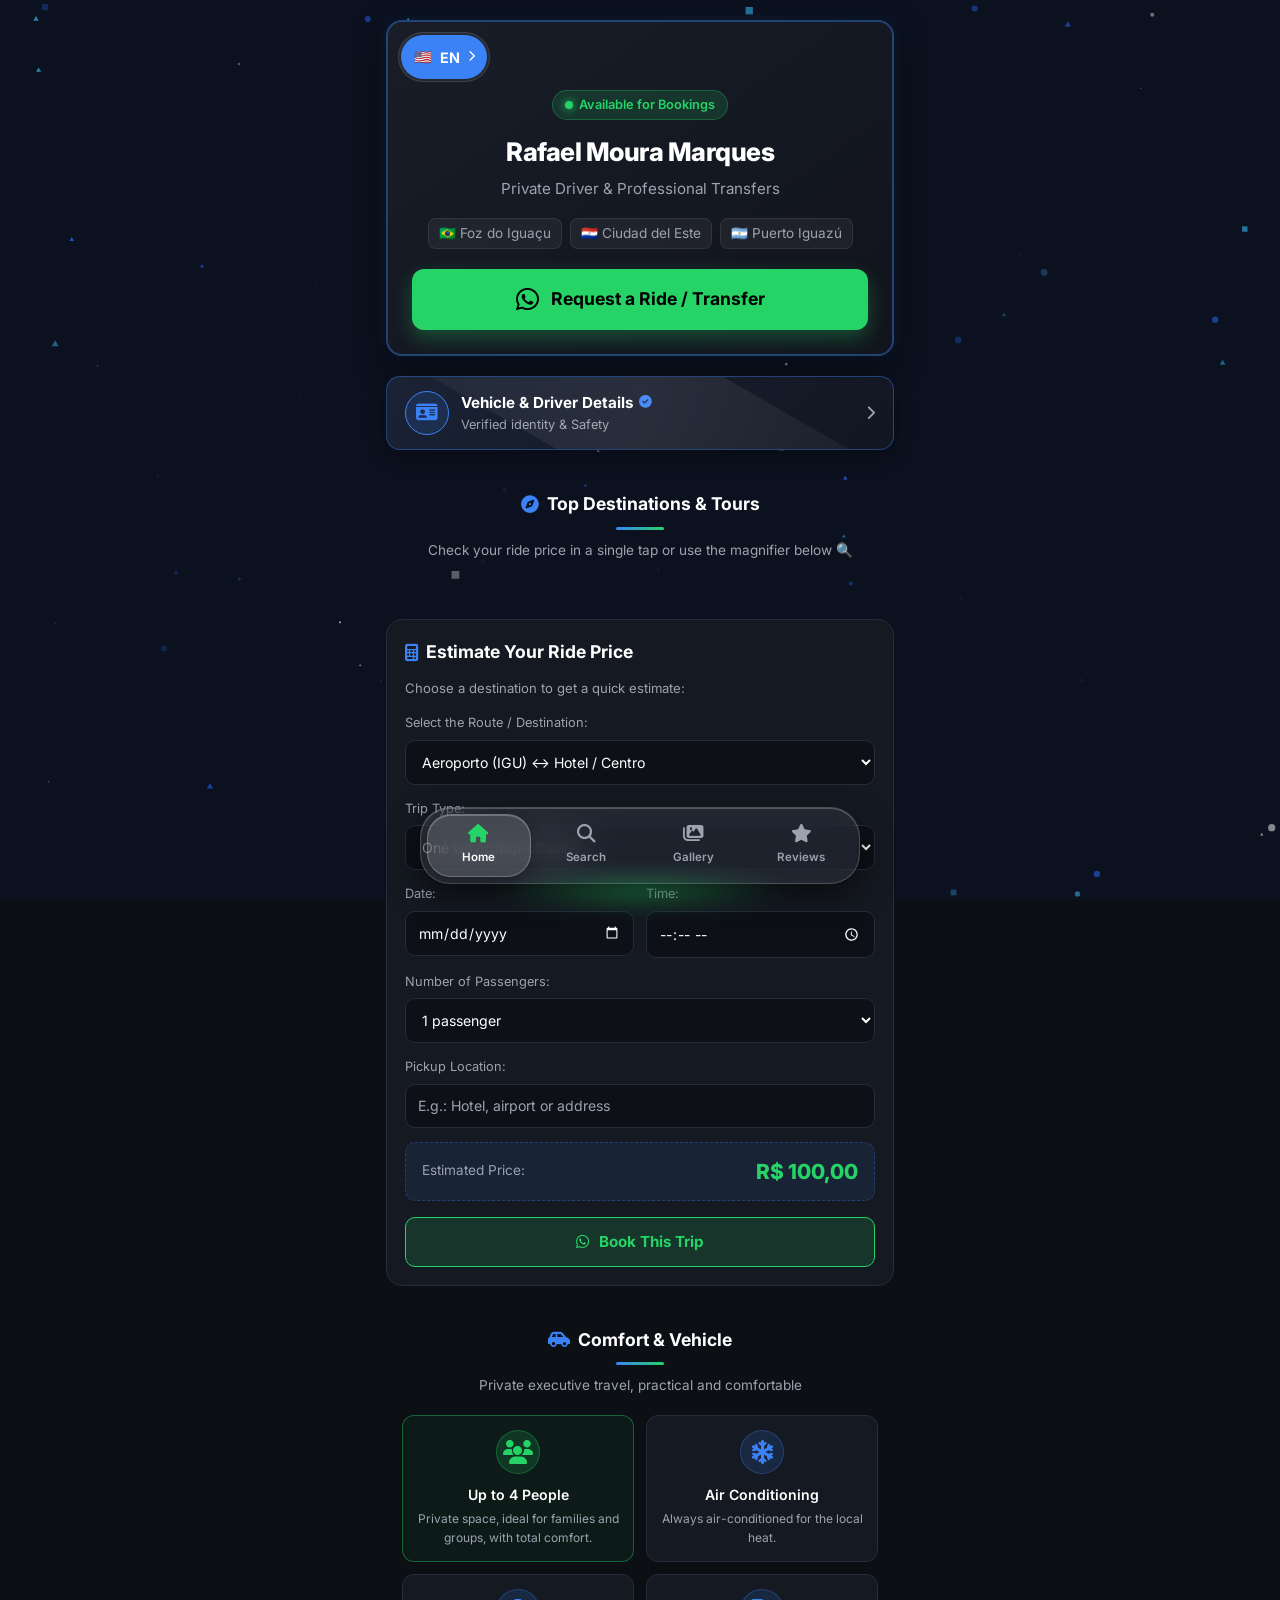
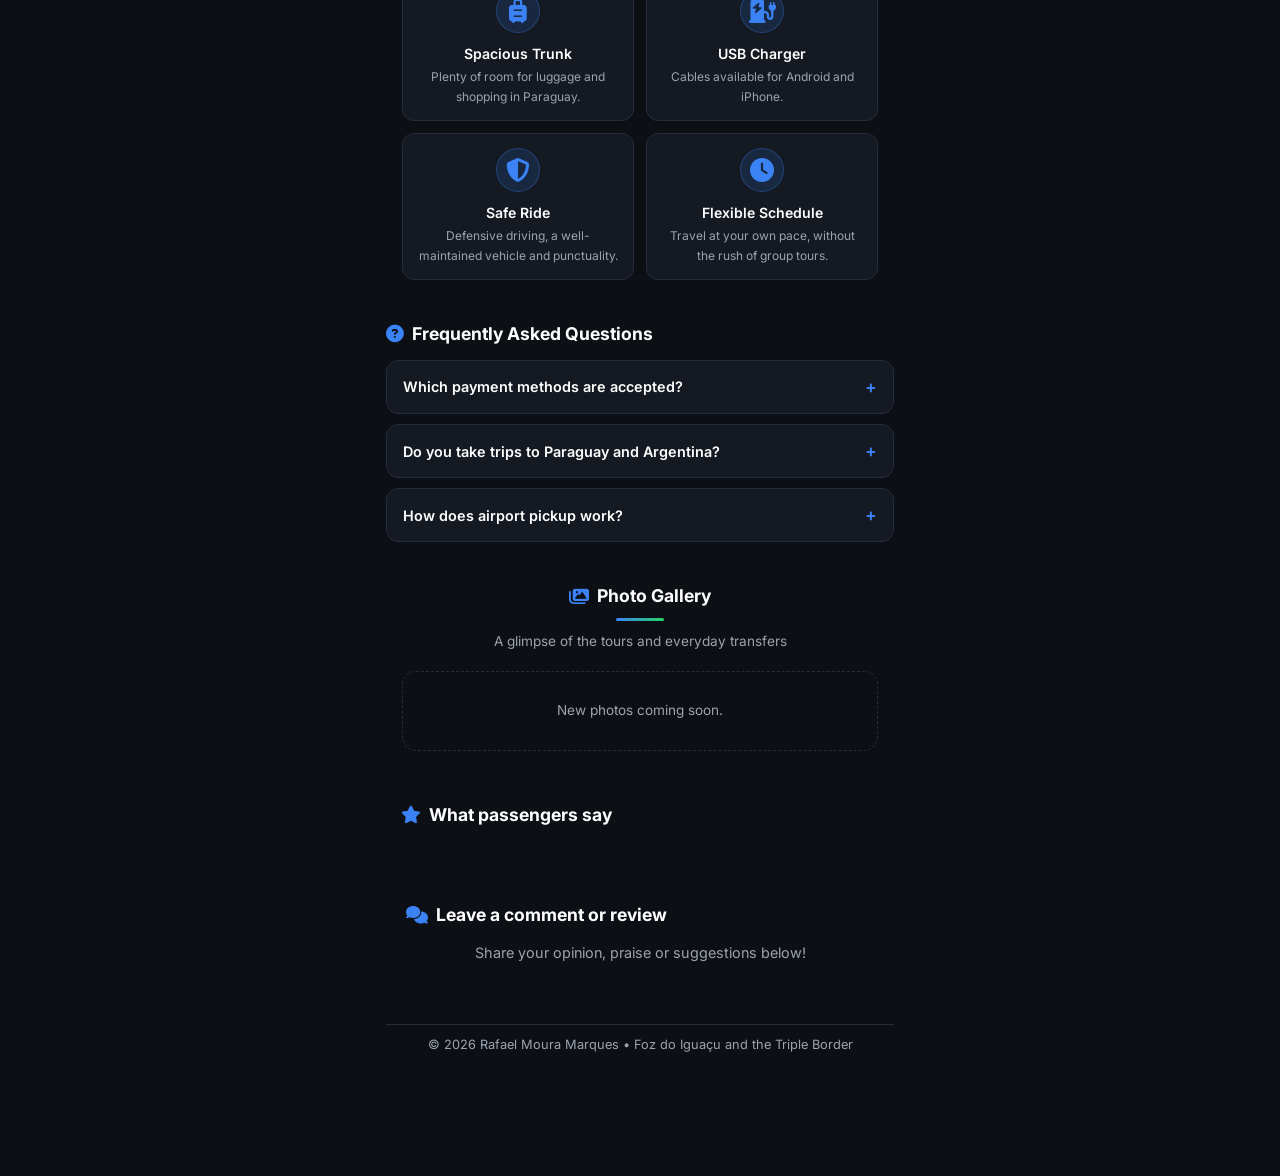
==== commit 6dfdc2d2: "Hospeda Supabase JS, SweetAlert2 e particles.js em vendor/ (remove dependência de CDN) Co-Authored-B" ====
--- a/index.html
+++ b/index.html
@@ -49,7 +49,7 @@
   <link rel="stylesheet" href="fundos.css">
 
   <!-- SweetAlert2 -->
-  <script src="https://cdn.jsdelivr.net/npm/sweetalert2@11"></script>
+  <script src="vendor/sweetalert2.all.min.js"></script>
 </head>
 
 <body>
@@ -604,10 +604,10 @@
   </div>
 
   <!-- Scripts -->
-  <script src="https://cdn.jsdelivr.net/npm/particles.js@2.0.0/particles.min.js"></script>
+  <script src="vendor/particles.min.js"></script>
 
   <!-- Biblioteca do Supabase (ESTAVA FALTANDO: sem ela o site nunca lia os destinos/avisos da nuvem) -->
-  <script src="https://cdn.jsdelivr.net/npm/@supabase/supabase-js@2"></script>
+  <script src="vendor/supabase.js"></script>
   <script src="site-config.js"></script>
   <script src="supabase-config.js"></script>
   <script src="fundos.js"></script>
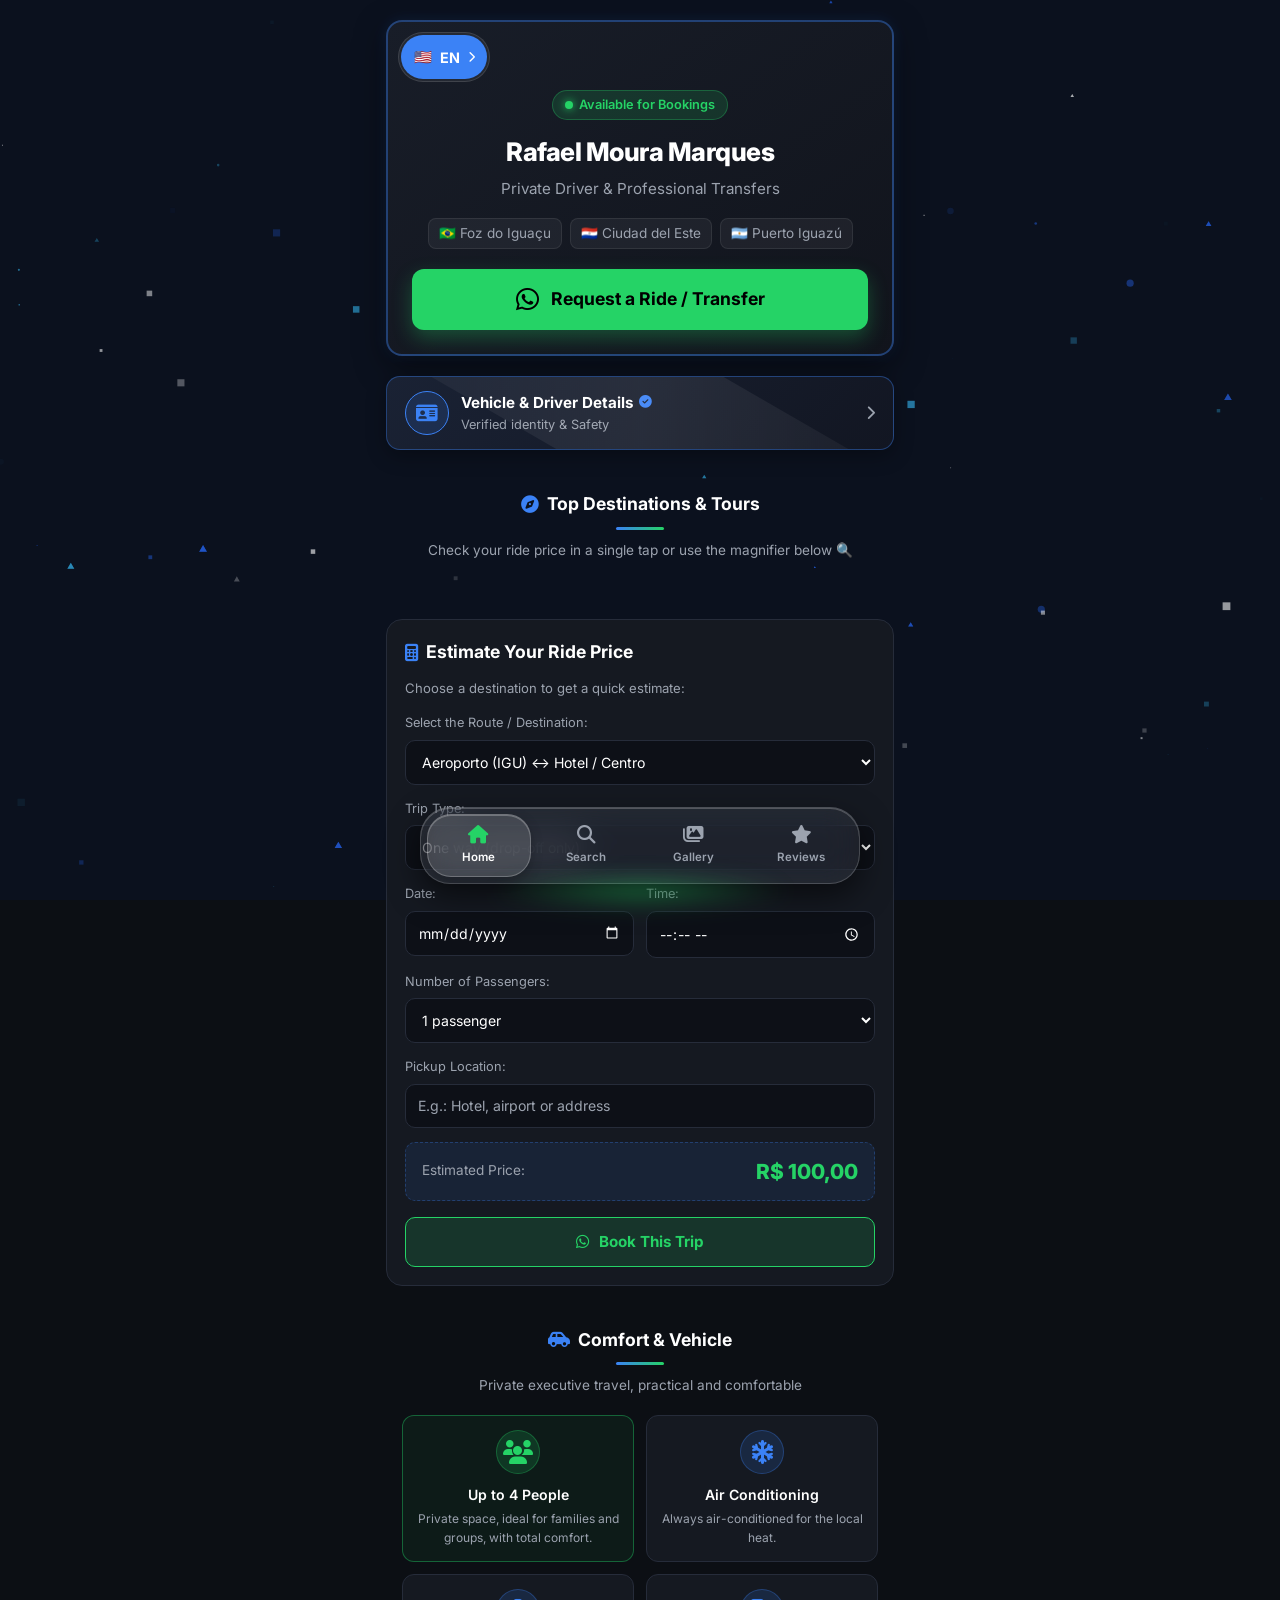
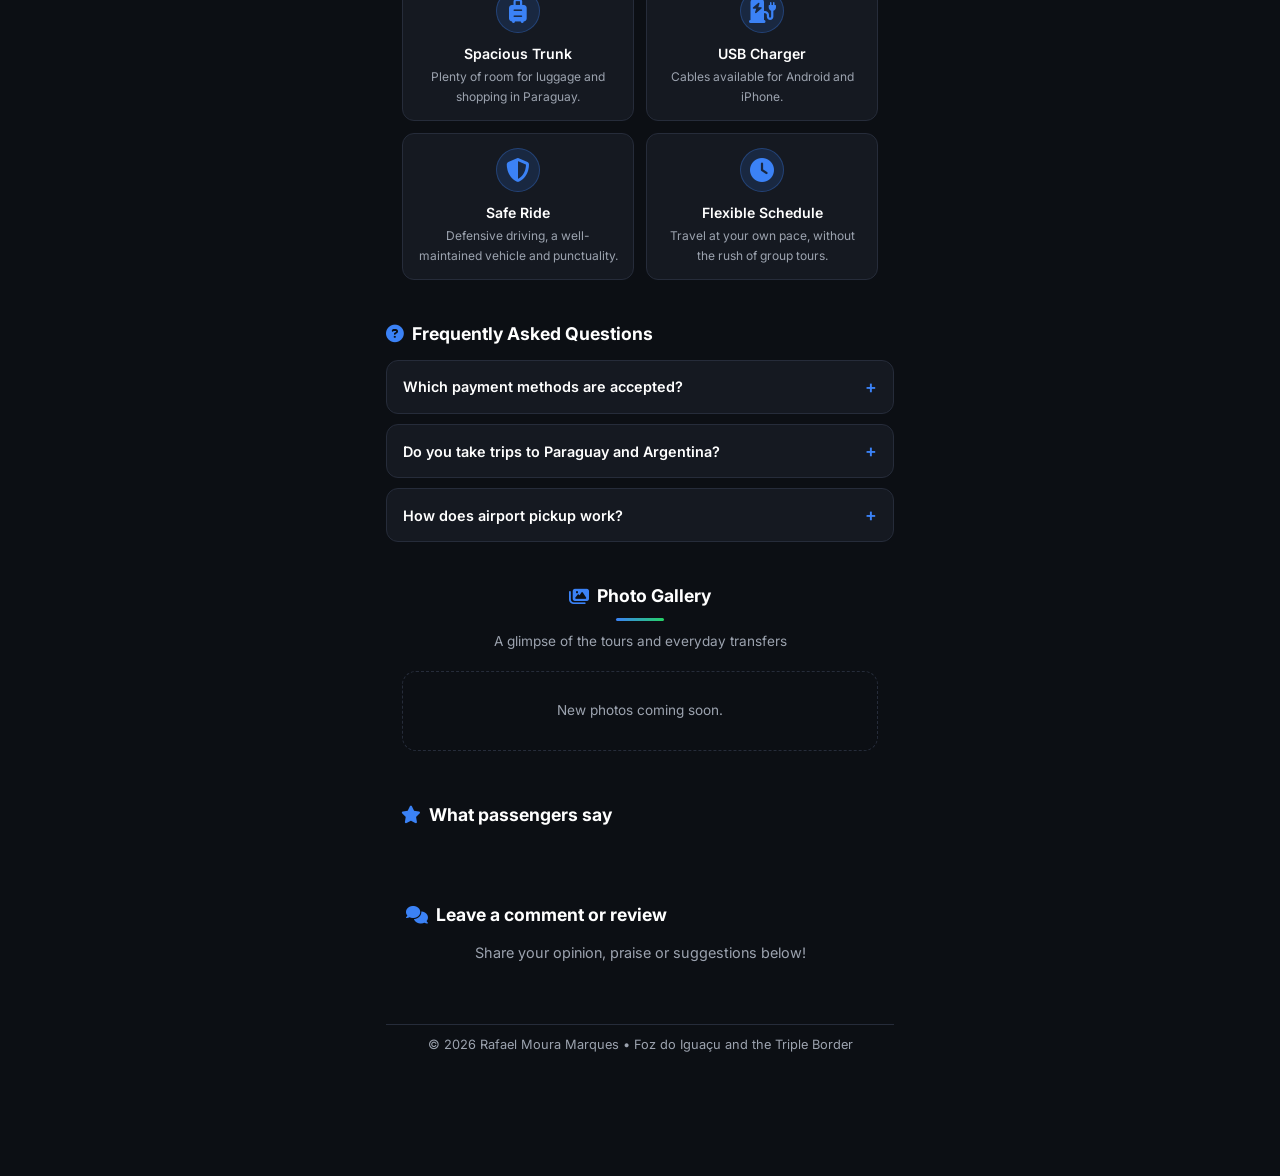
==== commit d4d86784: "Hospeda Font Awesome 6.4.0 em vendor/ e remove cdnjs do CSP Co-Authored-By: Claude Sonnet 5.5 <norep" ====
--- a/index.html
+++ b/index.html
@@ -41,7 +41,7 @@
 
   <link
     rel="stylesheet"
-    href="https://cdnjs.cloudflare.com/ajax/libs/font-awesome/6.4.0/css/all.min.css"
+    href="vendor/fontawesome/css/all.min.css"
   >
 
   <!-- CSS -->
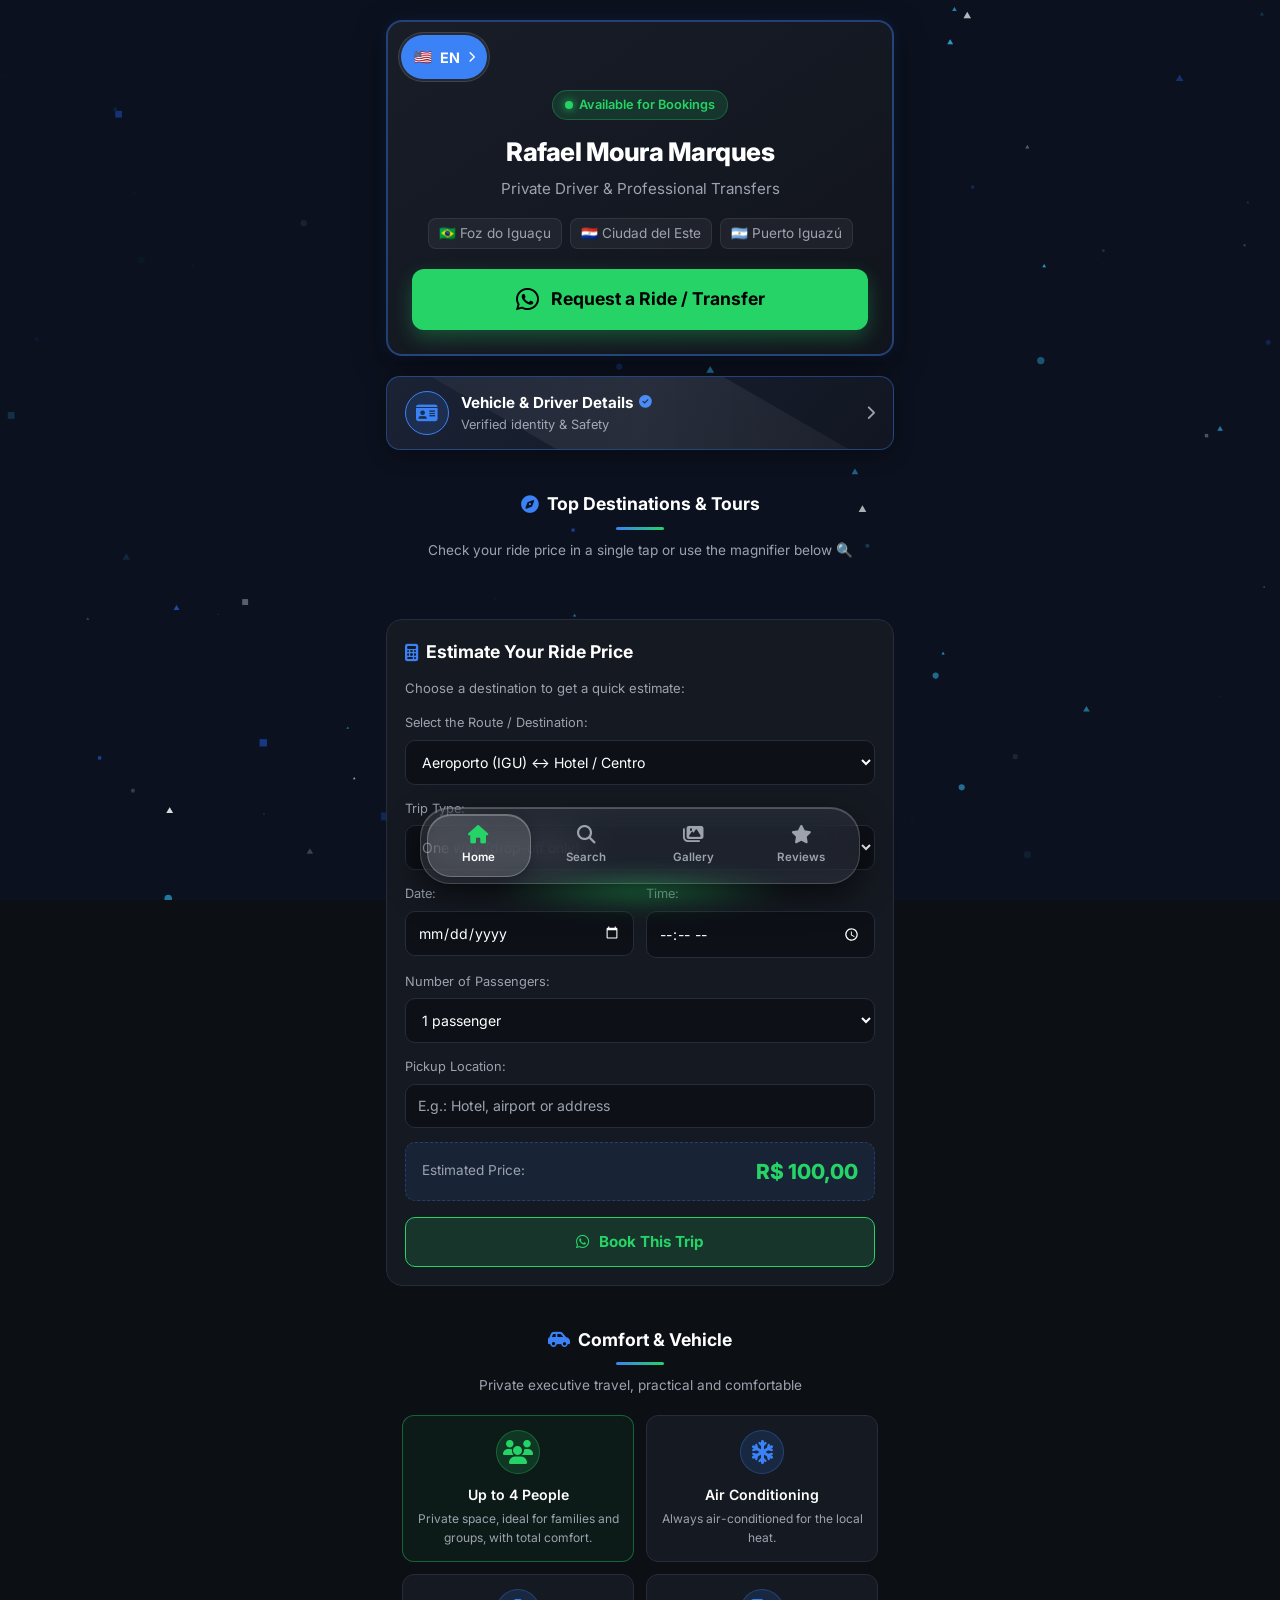
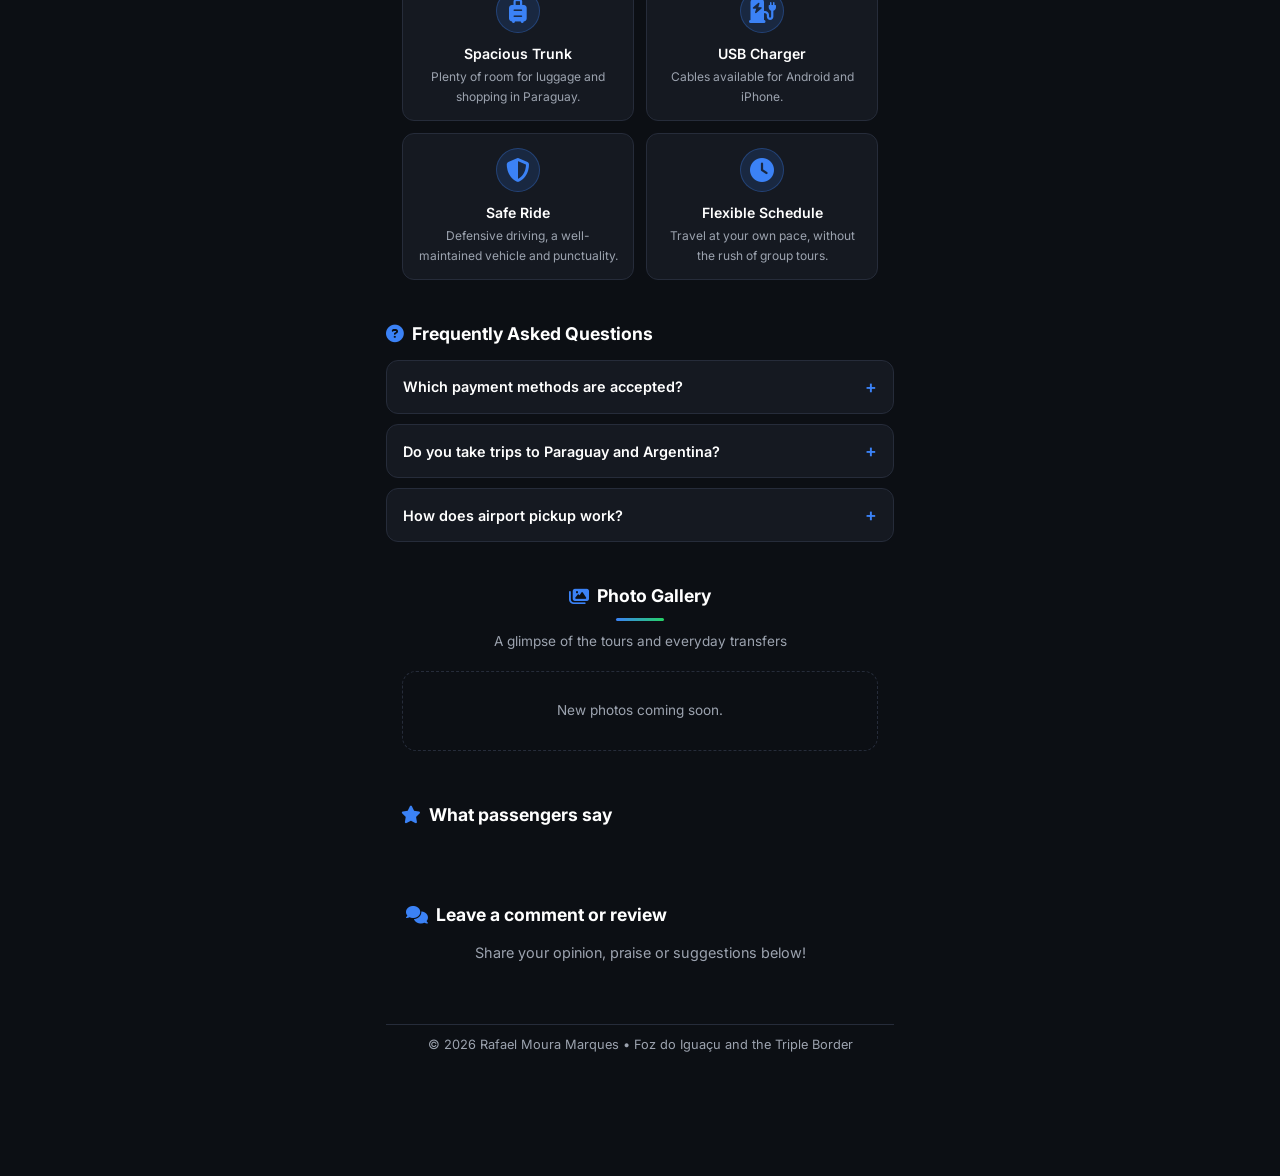
==== commit ba86aeb6: "SEO: robots.txt, sitemap.xml, llms.txt, dados estruturados e título com palavra-chave Co-Authored-By" ====
--- a/index.html
+++ b/index.html
@@ -6,12 +6,13 @@
   <meta name="viewport" content="width=device-width, initial-scale=1.0">
 
   <!-- ===== POR CLIENTE: edite title, description, canonical e as linhas og: (nome, URL, imagem) ===== -->
-  <title>Rafael Moura Marques - Motorista Particular & Transfers</title>
+  <title>Transfer e Motorista Particular em Foz do Iguaçu | Rafael Moura Marques</title>
 
   <meta name="description" content="Transfers e passeios privativos em Foz do Iguaçu: aeroporto, Cataratas, Itaipu, Ciudad del Este e Puerto Iguazú. Simule o valor e agende pelo WhatsApp.">
   <link rel="canonical" href="https://rafael-transporte-foz.netlify.app/">
 
   <!-- Prévia ao compartilhar (WhatsApp, Facebook, etc.) -->
+  <meta property="og:site_name" content="Rafael Moura Marques - Transfers">
   <meta property="og:type" content="website">
   <meta property="og:locale" content="pt_BR">
   <meta property="og:url" content="https://rafael-transporte-foz.netlify.app/">
@@ -20,6 +21,20 @@
   <meta property="og:image" content="https://rafael-transporte-foz.netlify.app/fotos/cataratas.jpeg">
   <meta property="og:image:alt" content="Cataratas do Iguaçu">
   <meta name="twitter:card" content="summary_large_image">
+
+  <!-- Dados estruturados (Google): POR CLIENTE, ajuste nome, url e image. Telefone: adicione "telephone": "+55..." quando quiser -->
+  <script type="application/ld+json">
+  {
+    "@context": "https://schema.org",
+    "@type": "LocalBusiness",
+    "name": "Rafael Moura Marques - Motorista Particular & Transfers",
+    "description": "Transfers e passeios privativos em Foz do Iguaçu: aeroporto, Cataratas, Itaipu, Ciudad del Este e Puerto Iguazú.",
+    "url": "https://rafael-transporte-foz.netlify.app/",
+    "image": "https://rafael-transporte-foz.netlify.app/fotos/cataratas.jpeg",
+    "address": { "@type": "PostalAddress", "addressLocality": "Foz do Iguaçu", "addressRegion": "PR", "addressCountry": "BR" },
+    "areaServed": ["Foz do Iguaçu", "Ciudad del Este", "Puerto Iguazú"]
+  }
+  </script>
 
   <!-- App instalável (PWA): POR CLIENTE, ajuste o nome em manifest.webmanifest e apple-mobile-web-app-title -->
   <meta name="theme-color" content="#0c0f14">
